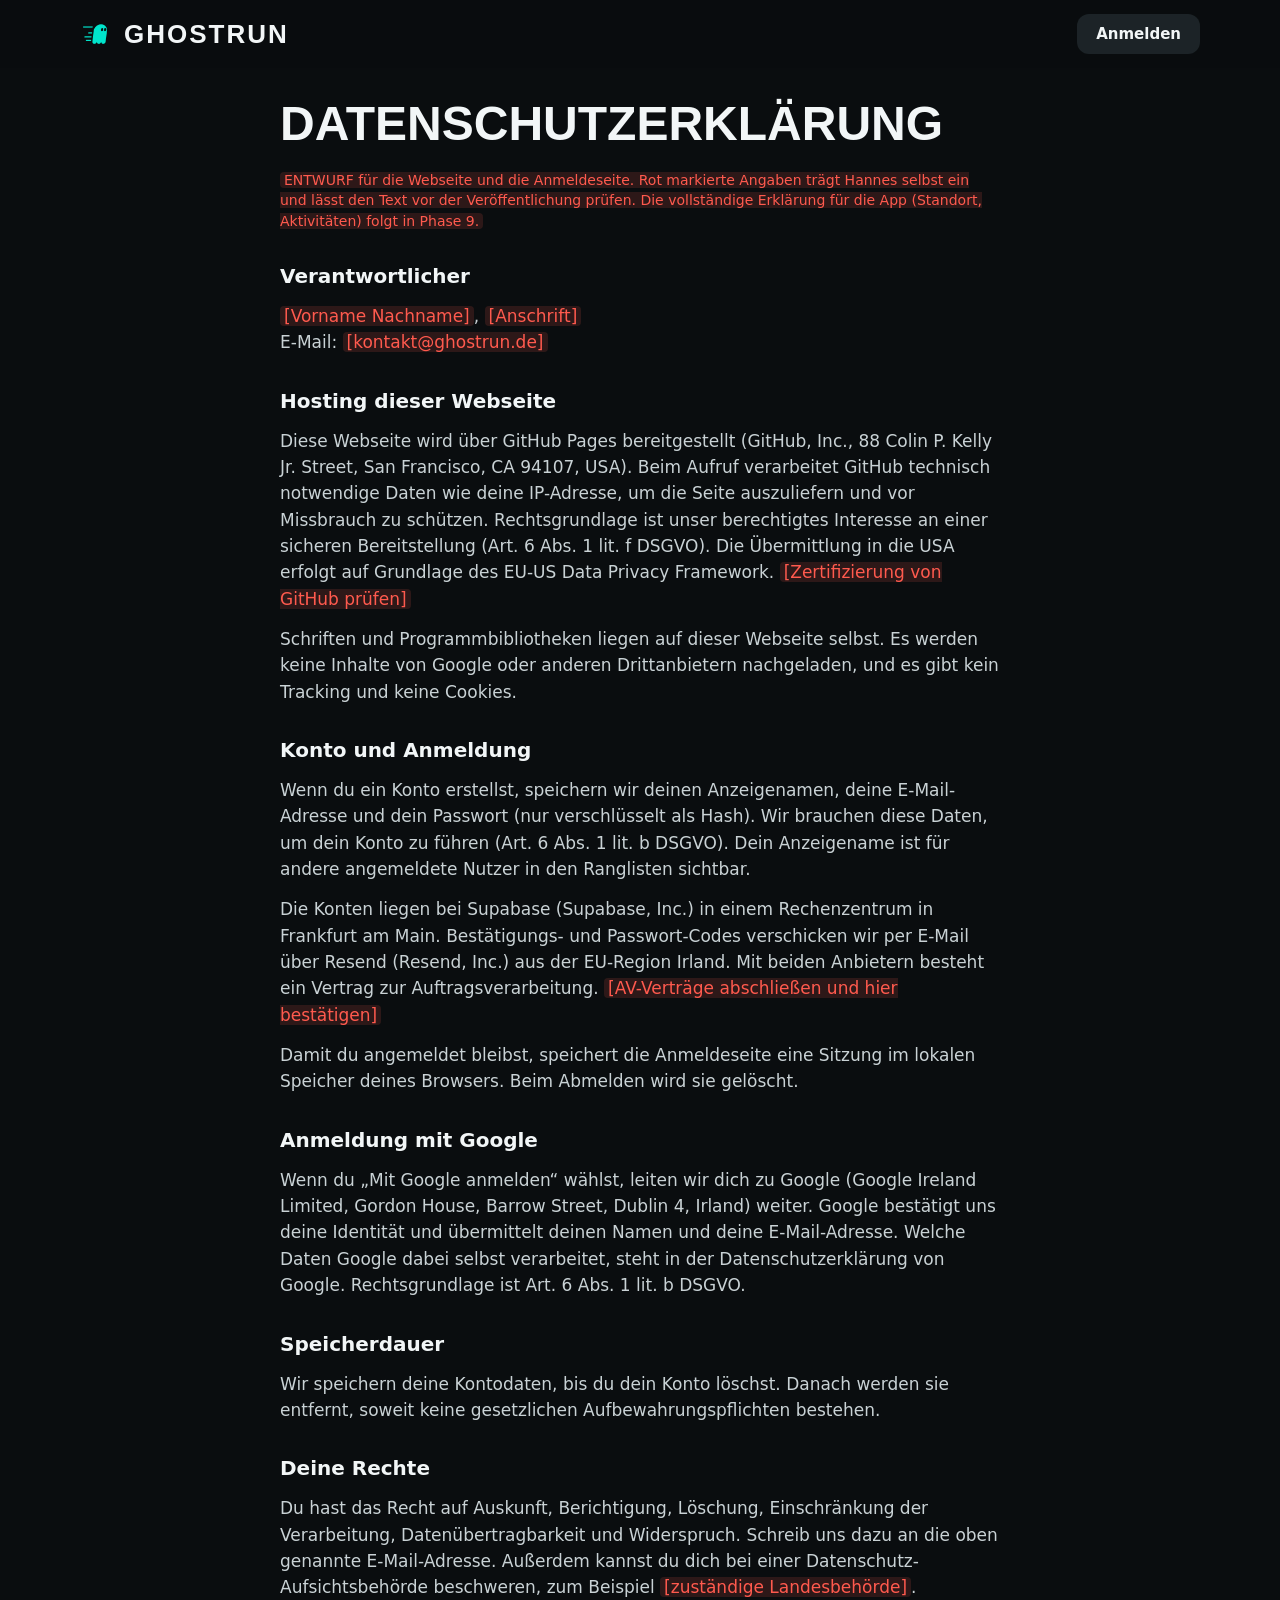
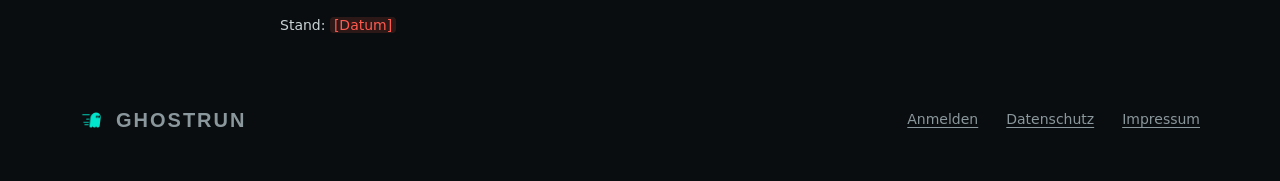
==== datenschutz/index.html @ 3892ccf3 "Webseite ghostrun.de: Startseite, Anmelden mit Google und E-Mail-Code - Startseite im App-Design mit" ====
<!doctype html>
<html lang="de">
<head>
  <meta charset="utf-8">
  <meta name="viewport" content="width=device-width, initial-scale=1">
  <title>Ghostrun Datenschutz</title>
  <meta name="theme-color" content="#0A0D0F">
  <link rel="icon" href="/assets/icon.png">
  <link rel="stylesheet" href="/assets/style.css">
</head>
<body>
  <header class="site-header">
    <div class="in">
      <a class="brand" href="/"><img src="/assets/ghost.png" alt=""><span>GHOSTRUN</span></a>
      <nav class="nav" aria-label="Hauptnavigation"><a class="btn secondary" href="/login/">Anmelden</a></nav>
    </div>
  </header>
  <main class="legal">
      <h1>Datenschutzerklärung</h1>
      <p class="small"><span class="placeholder">ENTWURF für die Webseite und die Anmeldeseite. Rot markierte Angaben trägt Hannes selbst ein und lässt den Text vor der Veröffentlichung prüfen. Die vollständige Erklärung für die App (Standort, Aktivitäten) folgt in Phase 9.</span></p>

      <h2>Verantwortlicher</h2>
      <p>
        <span class="placeholder">[Vorname Nachname]</span>, <span class="placeholder">[Anschrift]</span><br>
        E-Mail: <span class="placeholder">[kontakt@ghostrun.de]</span>
      </p>

      <h2>Hosting dieser Webseite</h2>
      <p>Diese Webseite wird über GitHub Pages bereitgestellt (GitHub, Inc., 88 Colin P. Kelly Jr. Street, San Francisco, CA 94107, USA). Beim Aufruf verarbeitet GitHub technisch notwendige Daten wie deine IP-Adresse, um die Seite auszuliefern und vor Missbrauch zu schützen. Rechtsgrundlage ist unser berechtigtes Interesse an einer sicheren Bereitstellung (Art. 6 Abs. 1 lit. f DSGVO). Die Übermittlung in die USA erfolgt auf Grundlage des EU-US Data Privacy Framework. <span class="placeholder">[Zertifizierung von GitHub prüfen]</span></p>
      <p>Schriften und Programmbibliotheken liegen auf dieser Webseite selbst. Es werden keine Inhalte von Google oder anderen Drittanbietern nachgeladen, und es gibt kein Tracking und keine Cookies.</p>

      <h2>Konto und Anmeldung</h2>
      <p>Wenn du ein Konto erstellst, speichern wir deinen Anzeigenamen, deine E-Mail-Adresse und dein Passwort (nur verschlüsselt als Hash). Wir brauchen diese Daten, um dein Konto zu führen (Art. 6 Abs. 1 lit. b DSGVO). Dein Anzeigename ist für andere angemeldete Nutzer in den Ranglisten sichtbar.</p>
      <p>Die Konten liegen bei Supabase (Supabase, Inc.) in einem Rechenzentrum in Frankfurt am Main. Bestätigungs- und Passwort-Codes verschicken wir per E-Mail über Resend (Resend, Inc.) aus der EU-Region Irland. Mit beiden Anbietern besteht ein Vertrag zur Auftragsverarbeitung. <span class="placeholder">[AV-Verträge abschließen und hier bestätigen]</span></p>
      <p>Damit du angemeldet bleibst, speichert die Anmeldeseite eine Sitzung im lokalen Speicher deines Browsers. Beim Abmelden wird sie gelöscht.</p>

      <h2>Anmeldung mit Google</h2>
      <p>Wenn du „Mit Google anmelden“ wählst, leiten wir dich zu Google (Google Ireland Limited, Gordon House, Barrow Street, Dublin 4, Irland) weiter. Google bestätigt uns deine Identität und übermittelt deinen Namen und deine E-Mail-Adresse. Welche Daten Google dabei selbst verarbeitet, steht in der Datenschutzerklärung von Google. Rechtsgrundlage ist Art. 6 Abs. 1 lit. b DSGVO.</p>

      <h2>Speicherdauer</h2>
      <p>Wir speichern deine Kontodaten, bis du dein Konto löschst. Danach werden sie entfernt, soweit keine gesetzlichen Aufbewahrungspflichten bestehen.</p>

      <h2>Deine Rechte</h2>
      <p>Du hast das Recht auf Auskunft, Berichtigung, Löschung, Einschränkung der Verarbeitung, Datenübertragbarkeit und Widerspruch. Schreib uns dazu an die oben genannte E-Mail-Adresse. Außerdem kannst du dich bei einer Datenschutz-Aufsichtsbehörde beschweren, zum Beispiel <span class="placeholder">[zuständige Landesbehörde]</span>.</p>

      <p class="small muted">Stand: <span class="placeholder">[Datum]</span></p>
    </main>
  <footer class="site-footer">
    <a class="brand" href="/"><img src="/assets/ghost.png" alt=""><span>GHOSTRUN</span></a>
    <a href="/login/">Anmelden</a>
    <a href="/datenschutz/">Datenschutz</a>
    <a href="/impressum/">Impressum</a>
  </footer>
</body>
</html>
---- assets/style.css ----
/* Ghostrun website. Tokens match src/theme/tokens.ts and the approved design
   preview (design/vorschau.html). Dark-only by design, like the app.
   Fonts are self-hosted so visitors' IPs never go to Google. */
@font-face { font-family: "Barlow Condensed"; src: url("/assets/fonts/BarlowCondensed_600SemiBold.ttf") format("truetype"); font-weight: 600; font-display: swap; }
@font-face { font-family: "Barlow Condensed"; src: url("/assets/fonts/BarlowCondensed_700Bold.ttf") format("truetype"); font-weight: 700; font-display: swap; }
@font-face { font-family: "Barlow Condensed"; src: url("/assets/fonts/BarlowCondensed_800ExtraBold.ttf") format("truetype"); font-weight: 800; font-display: swap; }
@font-face { font-family: "Inter"; src: url("/assets/fonts/Inter_400Regular.ttf") format("truetype"); font-weight: 400; font-display: swap; }
@font-face { font-family: "Inter"; src: url("/assets/fonts/Inter_600SemiBold.ttf") format("truetype"); font-weight: 600; font-display: swap; }
@font-face { font-family: "Inter"; src: url("/assets/fonts/Inter_700Bold.ttf") format("truetype"); font-weight: 700; font-display: swap; }

:root {
  --ghost: #00E5CC;
  --behind: #FF5A4E;
  --bg: #0A0D0F;
  --s1: #13181B;
  --s2: #1C2327;
  --text: #F2F6F7;
  --text2: #8A979C;
  --map: #0E1215;
  --street: #1A2024;
  --ghost-a12: rgba(0, 229, 204, .12);
  --ghost-a50: rgba(0, 229, 204, .5);
  --num: "Barlow Condensed", "Arial Narrow", sans-serif;
  --body: "Inter", system-ui, -apple-system, "Segoe UI", sans-serif;
  color-scheme: dark;
}
* { box-sizing: border-box; }
html { scroll-behavior: smooth; }
html, body { margin: 0; background: var(--bg); color: var(--text); }
body { font: 400 17px/1.55 var(--body); padding-inline: 20px; }
img, svg { max-width: 100%; }
a { color: inherit; text-underline-offset: 3px; }
h1, h2, h3, p { margin: 0; }
h1, h2 { text-wrap: balance; }
.num { font-family: var(--num); font-variant-numeric: tabular-nums; }
.label { font: 600 13px/1.2 var(--num); letter-spacing: .12em; text-transform: uppercase; color: var(--text2); }
.muted { color: var(--text2); }
.small { font-size: 14px; line-height: 1.45; }
[hidden] { display: none !important; }
:focus-visible { outline: 2px solid var(--text); outline-offset: 3px; }

/* ---------- Header / footer ---------- */
.site-header {
  position: sticky; top: 0; z-index: 10; margin-inline: -20px; padding: 14px 20px;
  background: rgba(10, 13, 15, .86); backdrop-filter: blur(12px); -webkit-backdrop-filter: blur(12px);
}
.site-header .in { max-width: 1120px; margin: 0 auto; display: flex; align-items: center; gap: 24px; }
.brand { display: inline-flex; align-items: center; gap: 10px; text-decoration: none; }
.brand img { width: 34px; height: 34px; }
.brand span { font: 800 26px/1 var(--num); letter-spacing: 2px; }
.nav { margin-left: auto; display: flex; align-items: center; gap: 22px; font-size: 15px; }
.nav a { text-decoration: none; color: var(--text2); }
.nav a:hover { color: var(--text); }
.nav .btn { min-height: 40px; padding: 0 18px; width: auto; font-size: 15px; }
@media (max-width: 640px) { .nav a:not(.btn) { display: none; } }

.site-footer { max-width: 1120px; margin: 0 auto; padding: 40px 0 48px; display: flex; flex-wrap: wrap; gap: 12px 28px; align-items: center; color: var(--text2); font-size: 14px; }
.site-footer a { color: var(--text2); }
.site-footer a:hover { color: var(--text); }
.site-footer .brand { margin-right: auto; }
.site-footer .brand span { font-size: 20px; }
.site-footer .brand img { width: 26px; height: 26px; }

/* ---------- Buttons ---------- */
.btn {
  appearance: none; display: inline-flex; align-items: center; justify-content: center; gap: 10px;
  min-height: 52px; padding: 0 24px; border-radius: 12px; border: 1.5px solid transparent;
  font: 600 16px var(--body); text-decoration: none; cursor: pointer; width: 100%;
  transition: transform .15s, opacity .15s, background-color .15s;
}
.btn:active { transform: scale(.98); }
.btn[disabled] { opacity: .4; cursor: default; }
.btn.primary { background: var(--ghost); color: var(--bg); }
.btn.primary:hover { background: #2AF0DA; }
.btn.secondary { background: var(--s2); color: var(--text); }
.btn.secondary:hover { background: #242D32; }
.btn.google { background: #FFFFFF; color: #1F1F1F; border-color: #DADCE0; }
.btn.google:hover { background: #F2F2F2; }
.btn.google svg { width: 20px; height: 20px; flex: none; }
.link { appearance: none; background: none; border: 0; color: var(--text2); font: 600 15px var(--body); cursor: pointer; padding: 8px 0; align-self: center; text-decoration: none; }
.link:hover { color: var(--text); }

/* ---------- Landing ---------- */
.page { max-width: 1120px; margin: 0 auto; }
.hero { display: grid; grid-template-columns: 1.1fr .9fr; gap: 56px; align-items: center; padding: 56px 0 96px; }
.hero h1 { font: 800 clamp(56px, 8.5vw, 104px)/.88 var(--num); text-transform: uppercase; letter-spacing: -.005em; }
.hero h1 em { font-style: normal; color: var(--ghost); }
.hero .lead { font-size: 19px; color: var(--text2); max-width: 34ch; margin-top: 24px; }
.hero .ctas { display: flex; flex-wrap: wrap; gap: 12px; margin-top: 32px; }
.hero .ctas .btn { width: auto; }
.hero .soon { margin-top: 18px; font-size: 14px; color: var(--text2); }
.hero-visual { display: flex; justify-content: center; position: relative; }
@media (max-width: 880px) {
  .hero { grid-template-columns: 1fr; gap: 48px; padding-top: 32px; }
}

.section { padding: 72px 0; }
.section-head { display: flex; flex-direction: column; gap: 10px; max-width: 60ch; margin-bottom: 36px; }
.section-head h2 { font: 800 clamp(36px, 5vw, 56px)/.95 var(--num); text-transform: uppercase; }
.section-head p { color: var(--text2); }

.steps { display: grid; grid-template-columns: repeat(3, 1fr); gap: 20px; }
@media (max-width: 880px) { .steps { grid-template-columns: 1fr; } }
.step { background: var(--s1); border-radius: 20px; overflow: hidden; display: flex; flex-direction: column; min-width: 0; }
.step .visual { aspect-ratio: 4 / 3; background: var(--map); position: relative; overflow: hidden; }
.step .visual svg { position: absolute; inset: 0; width: 100%; height: 100%; }
.step .text { padding: 20px 22px 24px; display: flex; flex-direction: column; gap: 8px; }
.step .n { font: 800 15px/1 var(--num); color: var(--text2); letter-spacing: .12em; }
.step h3 { font: 600 21px/1.25 var(--body); }
.step p { color: var(--text2); font-size: 16px; }

.board { position: absolute; inset: 16px; display: flex; flex-direction: column; gap: 6px; justify-content: center; }
.board .row { display: grid; grid-template-columns: 28px 1fr auto; align-items: center; gap: 10px; padding: 10px 12px; border-radius: 10px; background: var(--s2); }
.board .row.pick { background: var(--ghost-a12); box-shadow: inset 0 0 0 1.5px var(--ghost); }
.board .rk { font: 800 20px/1 var(--num); color: var(--text2); }
.board .nm { font-size: 15px; font-weight: 600; }
.board .tm { font: 700 22px/1 var(--num); font-variant-numeric: tabular-nums; }

.gapcard { position: absolute; inset: 0; display: flex; flex-direction: column; justify-content: center; align-items: flex-start; padding: 0 26px; gap: 6px; }
.gapcard .big { font: 800 96px/.85 var(--num); color: var(--ghost); font-variant-numeric: tabular-nums; }
.gapcard .big small { font-size: 44px; }
.gapcard .word { font: 800 24px/1 var(--num); text-transform: uppercase; letter-spacing: .06em; color: var(--ghost); }
.gapcard .sub { font: 600 18px/1 var(--num); color: var(--text2); letter-spacing: .04em; }

.features { display: grid; grid-template-columns: repeat(2, 1fr); gap: 20px; }
@media (max-width: 760px) { .features { grid-template-columns: 1fr; } }
.feature { background: var(--s1); border-radius: 20px; padding: 26px; display: flex; flex-direction: column; gap: 10px; min-width: 0; }
.feature h3 { font: 600 21px/1.25 var(--body); }
.feature p { color: var(--text2); font-size: 16px; }
.feature .quote { margin-top: 6px; padding: 14px 16px; border-radius: 12px; background: var(--s2); font-size: 15px; display: flex; gap: 12px; align-items: center; }
.feature .quote svg { flex: none; width: 22px; height: 22px; color: var(--ghost); }
.feature .split { display: flex; gap: 8px; margin-top: 6px; flex-wrap: wrap; }
.feature .split span { font: 700 15px/1 var(--num); letter-spacing: .1em; text-transform: uppercase; padding: 9px 12px; border-radius: 8px; background: var(--s2); }

.cta-band { margin: 24px 0 40px; border-radius: 24px; background: var(--s1); padding: 48px 32px; display: flex; flex-wrap: wrap; gap: 24px; align-items: center; justify-content: space-between; }
.cta-band h2 { font: 800 clamp(34px, 5vw, 52px)/.95 var(--num); text-transform: uppercase; max-width: 16ch; }
.cta-band .btn { width: auto; }

/* ---------- Phone mockup (race screen, as in the design preview) ---------- */
.phone {
  width: 100%; max-width: 330px; aspect-ratio: 330 / 690; background: var(--bg); border-radius: 44px;
  border: 9px solid #1A1F22; box-shadow: 0 0 0 1px #2A3236, 0 40px 80px rgba(0,0,0,.55), 0 0 120px rgba(0,229,204,.08);
  overflow: hidden; display: flex; flex-direction: column;
}
.phone .status { height: 38px; flex: none; display: flex; align-items: center; justify-content: space-between; padding: 0 24px; font: 600 14px/1 var(--num); }
.phone .map { position: relative; flex: 1 1 auto; min-height: 0; background: var(--map); }
.phone .map svg { position: absolute; inset: 0; width: 100%; height: 100%; }
.phone .seg { position: absolute; right: 12px; top: 12px; display: inline-flex; background: rgba(19,24,27,.92); border-radius: 999px; padding: 3px; border: 1px solid var(--s2); }
.phone .seg span { font: 700 13px/1 var(--num); letter-spacing: .1em; padding: 7px 12px; border-radius: 999px; color: var(--text2); }
.phone .seg span.on { background: var(--s2); color: var(--text); }
.phone .sheet { flex: none; padding: 16px 18px 22px; display: flex; flex-direction: column; gap: 12px; }
.phone .gap-row { display: flex; align-items: baseline; justify-content: space-between; }
.phone .gap { font: 800 88px/.82 var(--num); color: var(--ghost); font-variant-numeric: tabular-nums; letter-spacing: -.01em; }
.phone .gap small { font-size: 42px; font-weight: 700; margin-left: 2px; }
.phone .gap-txt { display: flex; flex-direction: column; align-items: flex-end; gap: 3px; }
.phone .gap-txt b { font: 700 22px/1 var(--num); text-transform: uppercase; letter-spacing: .06em; color: var(--ghost); }
.phone .gap-txt span { font: 600 18px/1 var(--num); color: var(--text2); font-variant-numeric: tabular-nums; }
.phone .prog { position: relative; height: 22px; }
.phone .prog .track { position: absolute; left: 0; right: 0; top: 10px; height: 3px; border-radius: 2px; background: var(--s2); }
.phone .prog .fill { position: absolute; left: 0; top: 10px; height: 3px; border-radius: 2px; background: var(--text); }
.phone .prog .m { position: absolute; top: 4px; width: 14px; height: 14px; margin-left: -7px; border-radius: 50%; }
.phone .prog .me { background: var(--text); box-shadow: 0 0 0 3px var(--bg); }
.phone .prog .gh { background: var(--ghost-a50); border: 2px solid var(--ghost); box-shadow: 0 0 10px var(--ghost-a50); }
.phone .stats { display: grid; grid-template-columns: repeat(3, 1fr); gap: 6px; }
.phone .stats div { display: flex; flex-direction: column; gap: 3px; }
.phone .stats .label { font-size: 11px; }
.phone .stats .v { font: 700 30px/1 var(--num); font-variant-numeric: tabular-nums; }

@keyframes ring { 0% { r: 24; opacity: .6; } 75%, 100% { r: 46; opacity: 0; } }
.pulse { animation: ring 1.6s ease-out infinite; }
@keyframes glide { from { transform: translate(0, 0); } to { transform: translate(8px, -6px); } }
.ghost-dot { animation: glide 2.4s ease-in-out infinite alternate; }
@media (prefers-reduced-motion: reduce) { .pulse, .ghost-dot { animation: none; } html { scroll-behavior: auto; } }

/* ---------- Auth pages (like the app's auth screens) ---------- */
.auth { max-width: 440px; margin: 0 auto; padding: 32px 0 24px; display: flex; flex-direction: column; gap: 28px; }
.stack { display: flex; flex-direction: column; gap: 16px; }
.auth h1 { font: 700 30px/1.2 var(--body); }
.divider { display: flex; align-items: center; gap: 14px; color: var(--text2); font-size: 14px; }
.divider::before, .divider::after { content: ""; flex: 1; height: 1px; background: var(--s2); }
.tabs { display: grid; grid-template-columns: 1fr 1fr; background: var(--s1); border-radius: 12px; padding: 4px; gap: 4px; }
.tabs button { appearance: none; border: 0; background: none; color: var(--text2); font: 600 15px var(--body); min-height: 42px; border-radius: 9px; cursor: pointer; }
.tabs button[aria-selected="true"] { background: var(--s2); color: var(--text); }
.field { display: flex; flex-direction: column; gap: 6px; }
.field input {
  min-height: 52px; padding: 0 16px; border-radius: 12px; border: 1.5px solid var(--s1);
  background: var(--s1); color: var(--text); font: 400 16px var(--body); outline: none; width: 100%;
}
.field input:focus { border-color: var(--s2); }
.error { color: var(--behind); font-size: 14px; }
.error:empty { display: none; }
.info { color: var(--text2); font-size: 14px; }
.info:empty { display: none; }
.code { display: grid; grid-template-columns: repeat(6, 1fr); gap: 8px; }
.code input {
  min-height: 66px; min-width: 0; text-align: center; border-radius: 12px; border: 1.5px solid var(--s1);
  background: var(--s1); color: var(--text); font: 700 38px var(--num); font-variant-numeric: tabular-nums; outline: none;
}
.code input:focus { border-color: var(--ghost); }
.card { background: var(--s1); border-radius: 16px; padding: 20px; display: flex; flex-direction: column; gap: 4px; }
.card strong { font-size: 21px; }

/* ---------- Legal pages ---------- */
.legal { max-width: 720px; margin: 0 auto; padding: 32px 0; display: flex; flex-direction: column; gap: 14px; }
.legal h1 { font: 800 48px/1 var(--num); text-transform: uppercase; margin-bottom: 8px; }
.legal h2 { font: 600 20px/1.3 var(--body); margin-top: 18px; }
.legal p { color: #C9D2D5; }
.placeholder { background: rgba(255, 90, 78, .14); color: var(--behind); padding: 0 4px; border-radius: 4px; }
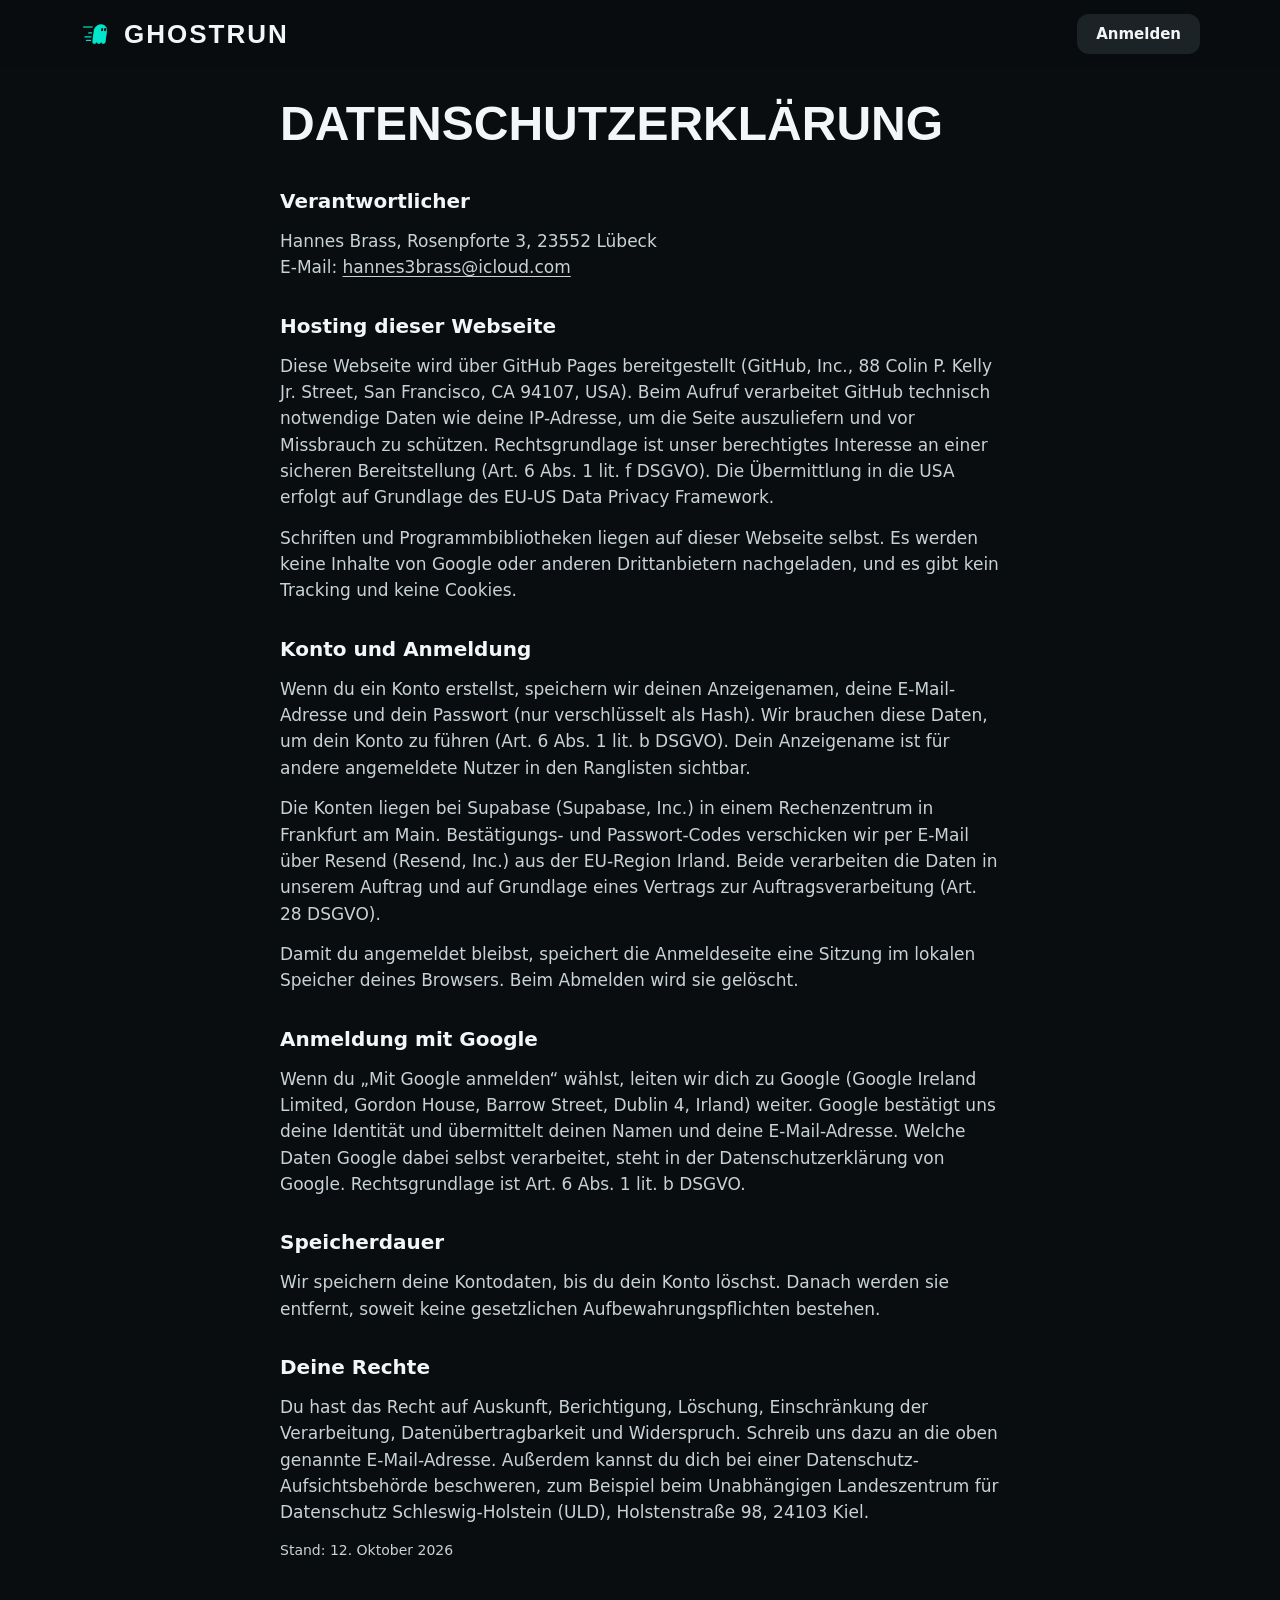
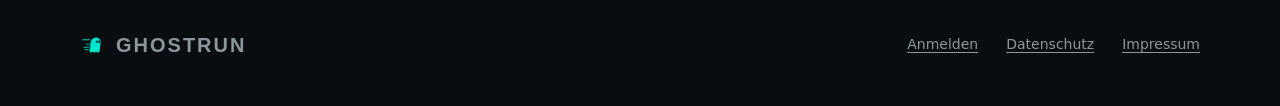
==== commit 3075b7cc: "Impressum und Datenschutz mit Angaben von Hannes ausgefüllt Co-Authored-By: Claude Opus 5.5 <noreply" ====
--- a/datenschutz/index.html
+++ b/datenschutz/index.html
@@ -17,21 +17,20 @@
   </header>
   <main class="legal">
       <h1>Datenschutzerklärung</h1>
-      <p class="small"><span class="placeholder">ENTWURF für die Webseite und die Anmeldeseite. Rot markierte Angaben trägt Hannes selbst ein und lässt den Text vor der Veröffentlichung prüfen. Die vollständige Erklärung für die App (Standort, Aktivitäten) folgt in Phase 9.</span></p>
 
       <h2>Verantwortlicher</h2>
       <p>
-        <span class="placeholder">[Vorname Nachname]</span>, <span class="placeholder">[Anschrift]</span><br>
-        E-Mail: <span class="placeholder">[kontakt@ghostrun.de]</span>
+        Hannes Brass, Rosenpforte 3, 23552 Lübeck<br>
+        E-Mail: <a href="mailto:hannes3brass@icloud.com">hannes3brass@icloud.com</a>
       </p>
 
       <h2>Hosting dieser Webseite</h2>
-      <p>Diese Webseite wird über GitHub Pages bereitgestellt (GitHub, Inc., 88 Colin P. Kelly Jr. Street, San Francisco, CA 94107, USA). Beim Aufruf verarbeitet GitHub technisch notwendige Daten wie deine IP-Adresse, um die Seite auszuliefern und vor Missbrauch zu schützen. Rechtsgrundlage ist unser berechtigtes Interesse an einer sicheren Bereitstellung (Art. 6 Abs. 1 lit. f DSGVO). Die Übermittlung in die USA erfolgt auf Grundlage des EU-US Data Privacy Framework. <span class="placeholder">[Zertifizierung von GitHub prüfen]</span></p>
+      <p>Diese Webseite wird über GitHub Pages bereitgestellt (GitHub, Inc., 88 Colin P. Kelly Jr. Street, San Francisco, CA 94107, USA). Beim Aufruf verarbeitet GitHub technisch notwendige Daten wie deine IP-Adresse, um die Seite auszuliefern und vor Missbrauch zu schützen. Rechtsgrundlage ist unser berechtigtes Interesse an einer sicheren Bereitstellung (Art. 6 Abs. 1 lit. f DSGVO). Die Übermittlung in die USA erfolgt auf Grundlage des EU-US Data Privacy Framework.</p>
       <p>Schriften und Programmbibliotheken liegen auf dieser Webseite selbst. Es werden keine Inhalte von Google oder anderen Drittanbietern nachgeladen, und es gibt kein Tracking und keine Cookies.</p>
 
       <h2>Konto und Anmeldung</h2>
       <p>Wenn du ein Konto erstellst, speichern wir deinen Anzeigenamen, deine E-Mail-Adresse und dein Passwort (nur verschlüsselt als Hash). Wir brauchen diese Daten, um dein Konto zu führen (Art. 6 Abs. 1 lit. b DSGVO). Dein Anzeigename ist für andere angemeldete Nutzer in den Ranglisten sichtbar.</p>
-      <p>Die Konten liegen bei Supabase (Supabase, Inc.) in einem Rechenzentrum in Frankfurt am Main. Bestätigungs- und Passwort-Codes verschicken wir per E-Mail über Resend (Resend, Inc.) aus der EU-Region Irland. Mit beiden Anbietern besteht ein Vertrag zur Auftragsverarbeitung. <span class="placeholder">[AV-Verträge abschließen und hier bestätigen]</span></p>
+      <p>Die Konten liegen bei Supabase (Supabase, Inc.) in einem Rechenzentrum in Frankfurt am Main. Bestätigungs- und Passwort-Codes verschicken wir per E-Mail über Resend (Resend, Inc.) aus der EU-Region Irland. Beide verarbeiten die Daten in unserem Auftrag und auf Grundlage eines Vertrags zur Auftragsverarbeitung (Art. 28 DSGVO).</p>
       <p>Damit du angemeldet bleibst, speichert die Anmeldeseite eine Sitzung im lokalen Speicher deines Browsers. Beim Abmelden wird sie gelöscht.</p>
 
       <h2>Anmeldung mit Google</h2>
@@ -41,9 +40,9 @@
       <p>Wir speichern deine Kontodaten, bis du dein Konto löschst. Danach werden sie entfernt, soweit keine gesetzlichen Aufbewahrungspflichten bestehen.</p>
 
       <h2>Deine Rechte</h2>
-      <p>Du hast das Recht auf Auskunft, Berichtigung, Löschung, Einschränkung der Verarbeitung, Datenübertragbarkeit und Widerspruch. Schreib uns dazu an die oben genannte E-Mail-Adresse. Außerdem kannst du dich bei einer Datenschutz-Aufsichtsbehörde beschweren, zum Beispiel <span class="placeholder">[zuständige Landesbehörde]</span>.</p>
+      <p>Du hast das Recht auf Auskunft, Berichtigung, Löschung, Einschränkung der Verarbeitung, Datenübertragbarkeit und Widerspruch. Schreib uns dazu an die oben genannte E-Mail-Adresse. Außerdem kannst du dich bei einer Datenschutz-Aufsichtsbehörde beschweren, zum Beispiel beim Unabhängigen Landeszentrum für Datenschutz Schleswig-Holstein (ULD), Holstenstraße 98, 24103 Kiel.</p>
 
-      <p class="small muted">Stand: <span class="placeholder">[Datum]</span></p>
+      <p class="small muted">Stand: 12. Oktober 2026</p>
     </main>
   <footer class="site-footer">
     <a class="brand" href="/"><img src="/assets/ghost.png" alt=""><span>GHOSTRUN</span></a>
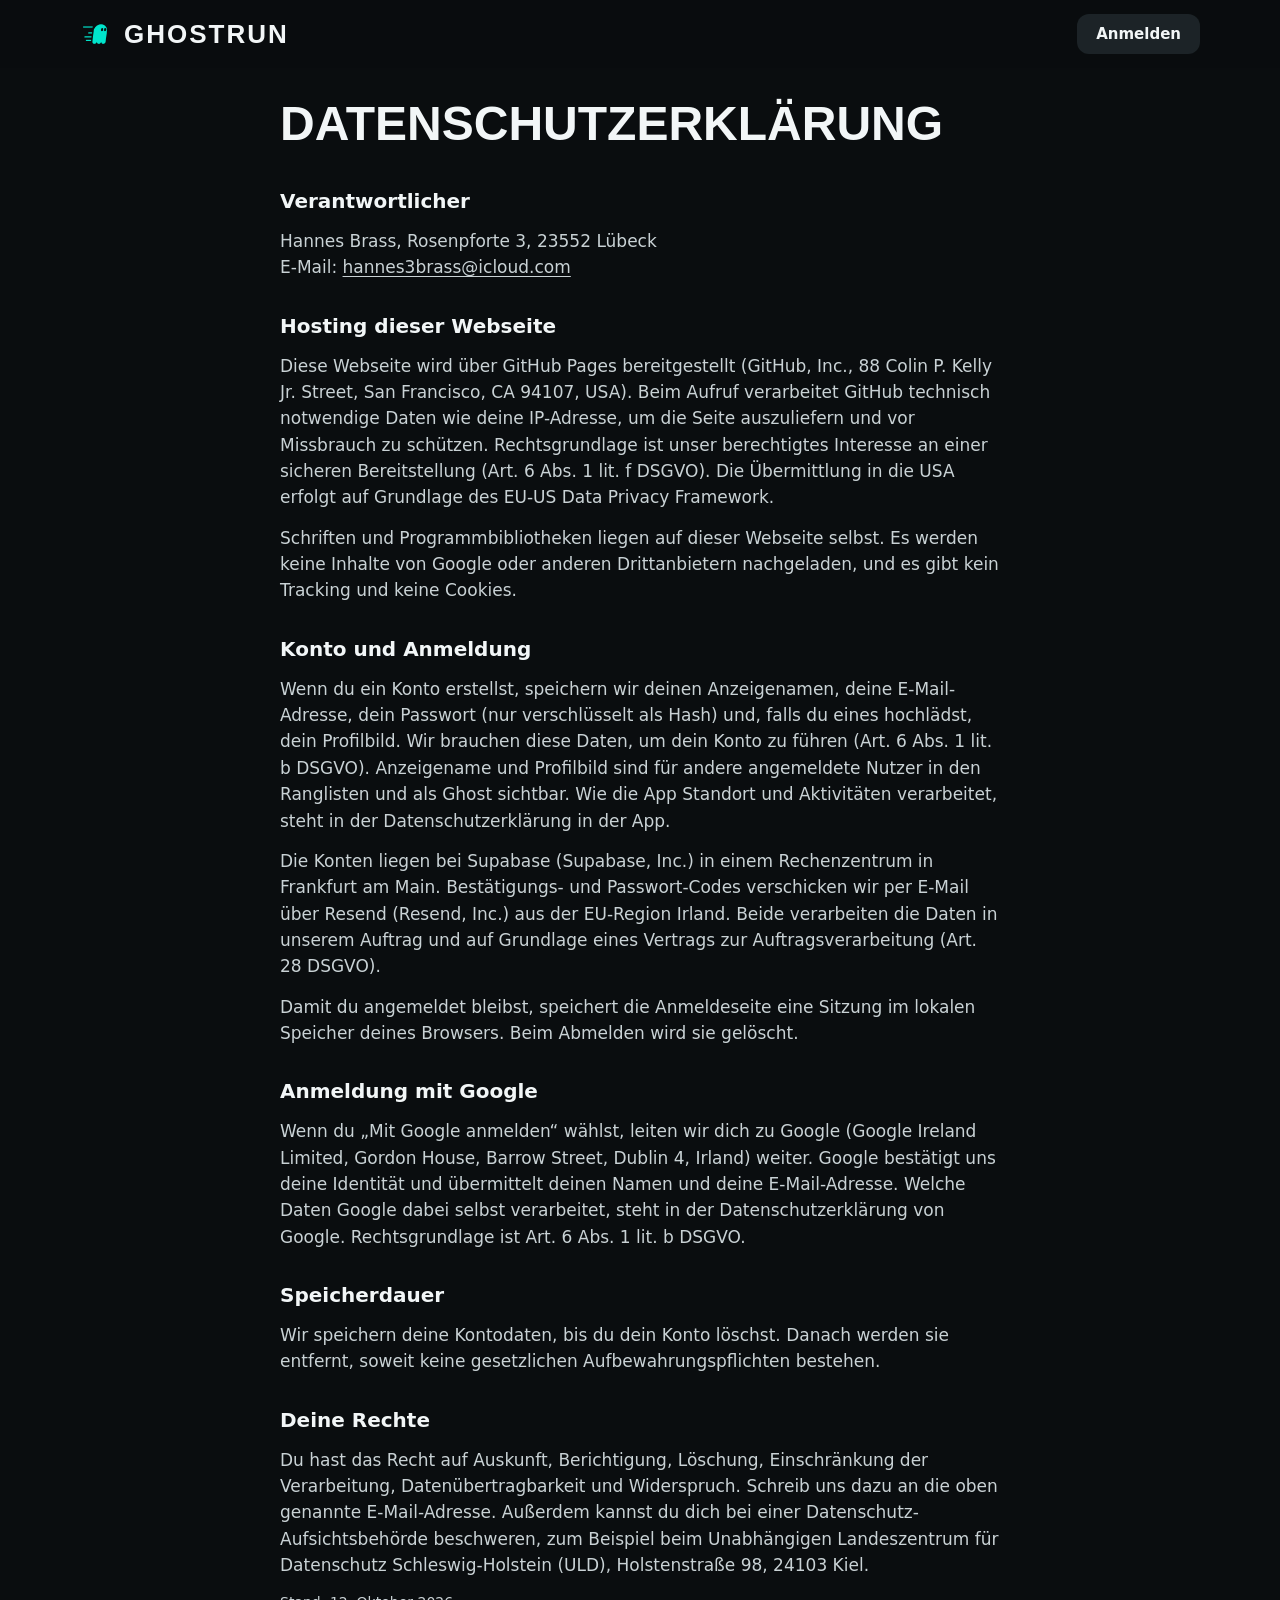
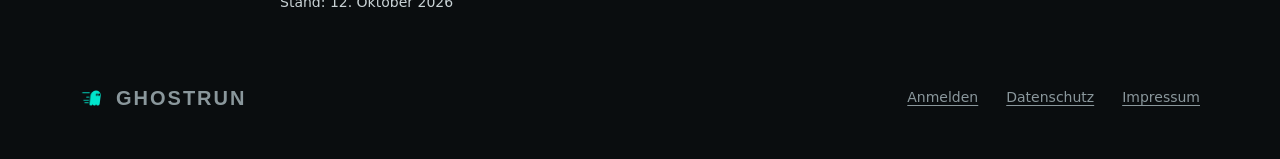
==== commit 467a43d2: "STAND aktualisiert, Datenschutz der Webseite um Profilbilder ergänzt Co-Authored-By: Claude Opus 5.5" ====
--- a/datenschutz/index.html
+++ b/datenschutz/index.html
@@ -29,7 +29,7 @@
       <p>Schriften und Programmbibliotheken liegen auf dieser Webseite selbst. Es werden keine Inhalte von Google oder anderen Drittanbietern nachgeladen, und es gibt kein Tracking und keine Cookies.</p>
 
       <h2>Konto und Anmeldung</h2>
-      <p>Wenn du ein Konto erstellst, speichern wir deinen Anzeigenamen, deine E-Mail-Adresse und dein Passwort (nur verschlüsselt als Hash). Wir brauchen diese Daten, um dein Konto zu führen (Art. 6 Abs. 1 lit. b DSGVO). Dein Anzeigename ist für andere angemeldete Nutzer in den Ranglisten sichtbar.</p>
+      <p>Wenn du ein Konto erstellst, speichern wir deinen Anzeigenamen, deine E-Mail-Adresse, dein Passwort (nur verschlüsselt als Hash) und, falls du eines hochlädst, dein Profilbild. Wir brauchen diese Daten, um dein Konto zu führen (Art. 6 Abs. 1 lit. b DSGVO). Anzeigename und Profilbild sind für andere angemeldete Nutzer in den Ranglisten und als Ghost sichtbar. Wie die App Standort und Aktivitäten verarbeitet, steht in der Datenschutzerklärung in der App.</p>
       <p>Die Konten liegen bei Supabase (Supabase, Inc.) in einem Rechenzentrum in Frankfurt am Main. Bestätigungs- und Passwort-Codes verschicken wir per E-Mail über Resend (Resend, Inc.) aus der EU-Region Irland. Beide verarbeiten die Daten in unserem Auftrag und auf Grundlage eines Vertrags zur Auftragsverarbeitung (Art. 28 DSGVO).</p>
       <p>Damit du angemeldet bleibst, speichert die Anmeldeseite eine Sitzung im lokalen Speicher deines Browsers. Beim Abmelden wird sie gelöscht.</p>
 
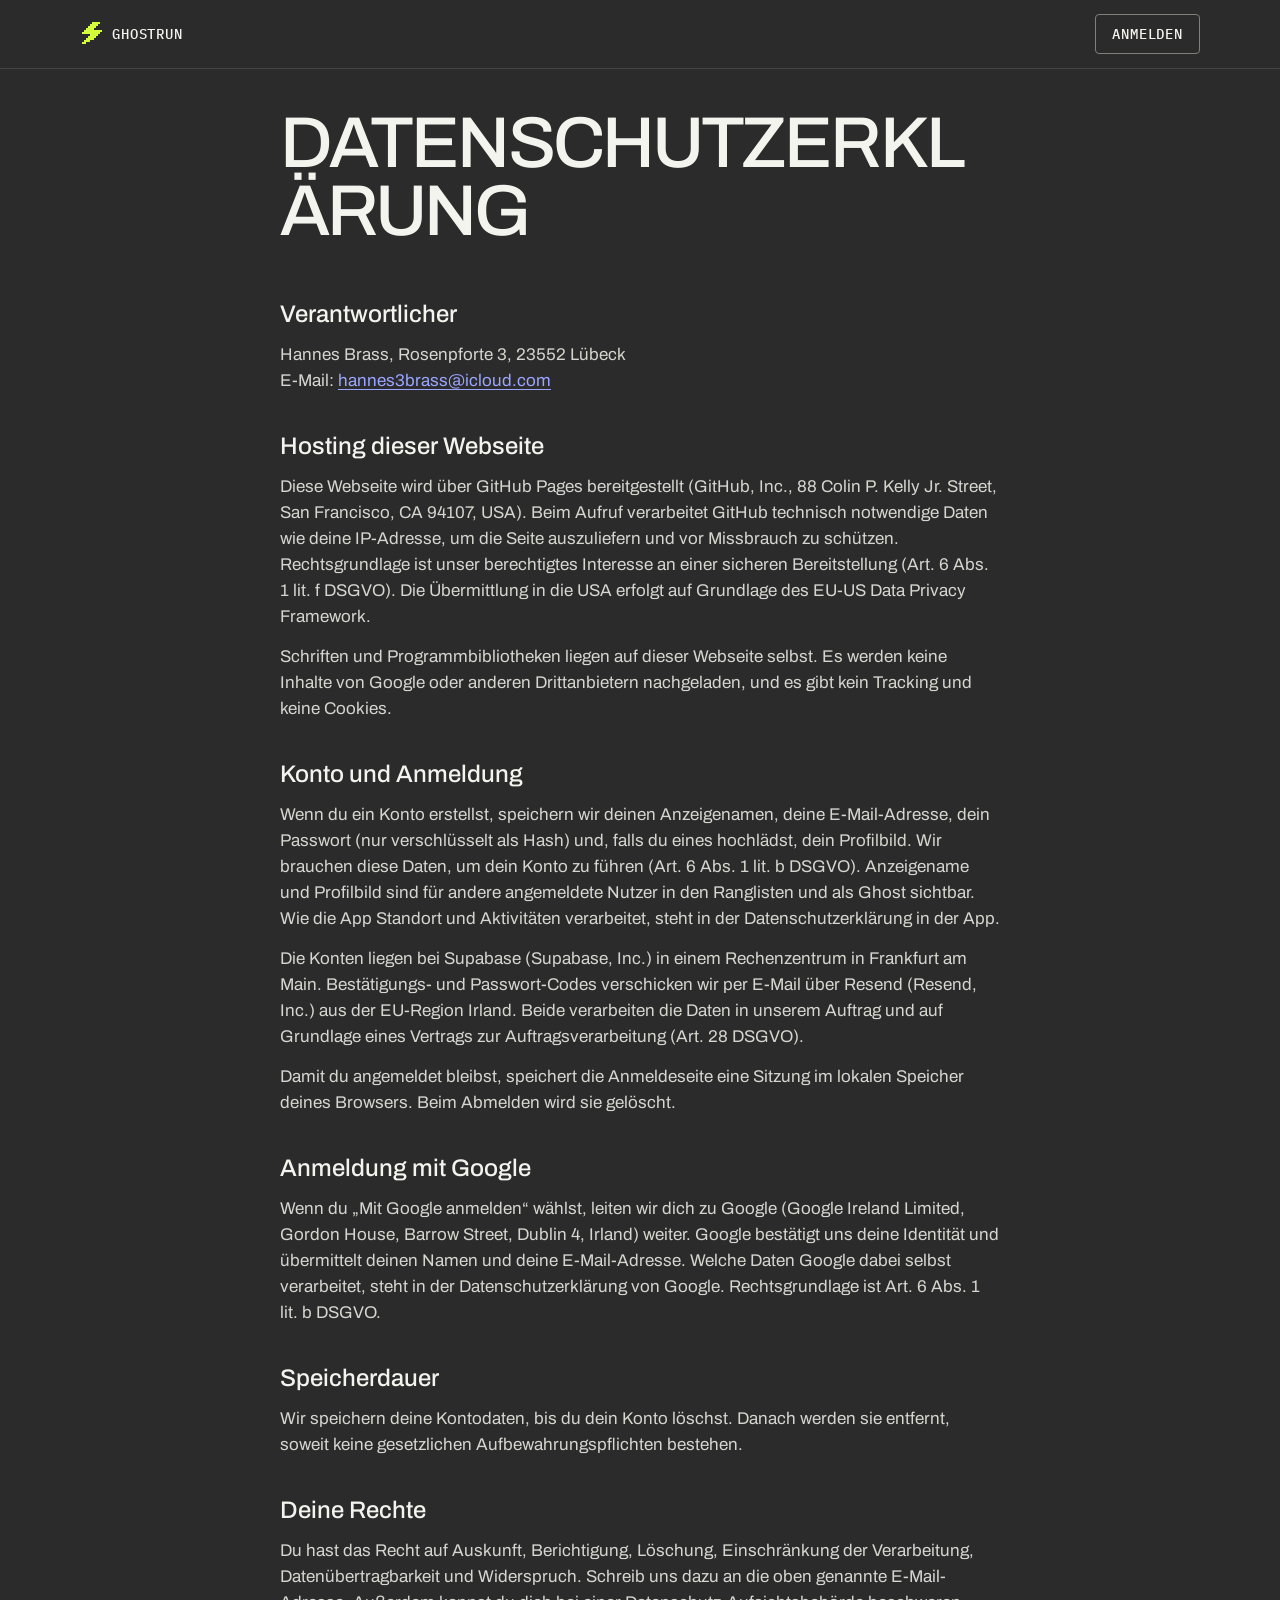
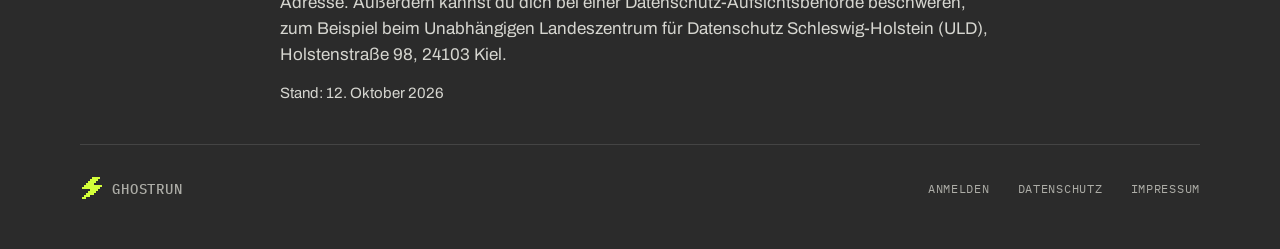
==== commit 23e1753c: "Website: Pixelsprint redesign (fonts, pixel icons, landing, auth, legal, account) Co-Authored-By: Cl" ====
--- a/datenschutz/index.html
+++ b/datenschutz/index.html
@@ -4,14 +4,14 @@
   <meta charset="utf-8">
   <meta name="viewport" content="width=device-width, initial-scale=1">
   <title>Ghostrun Datenschutz</title>
-  <meta name="theme-color" content="#0A0D0F">
+  <meta name="theme-color" content="#2b2b2b">
   <link rel="icon" href="/assets/icon.png">
   <link rel="stylesheet" href="/assets/style.css">
 </head>
 <body>
   <header class="site-header">
     <div class="in">
-      <a class="brand" href="/"><img src="/assets/ghost.png" alt=""><span>GHOSTRUN</span></a>
+      <a class="brand" href="/"><svg class="px" viewBox="0 0 12 12" aria-hidden="true"><path d="M6 0h4v1h-4zM5 1h4v1h-4zM4 2h4v1h-4zM3 3h4v1h-4zM2 4h9v1h-9zM1 5h9v1h-9zM5 6h4v1h-4zM4 7h4v1h-4zM3 8h4v1h-4zM2 9h3v1h-3zM1 10h2v1h-2z"/></svg><span>GHOSTRUN</span></a>
       <nav class="nav" aria-label="Hauptnavigation"><a class="btn secondary" href="/login/">Anmelden</a></nav>
     </div>
   </header>
@@ -45,7 +45,7 @@
       <p class="small muted">Stand: 12. Oktober 2026</p>
     </main>
   <footer class="site-footer">
-    <a class="brand" href="/"><img src="/assets/ghost.png" alt=""><span>GHOSTRUN</span></a>
+    <a class="brand" href="/"><svg class="px" viewBox="0 0 12 12" aria-hidden="true"><path d="M6 0h4v1h-4zM5 1h4v1h-4zM4 2h4v1h-4zM3 3h4v1h-4zM2 4h9v1h-9zM1 5h9v1h-9zM5 6h4v1h-4zM4 7h4v1h-4zM3 8h4v1h-4zM2 9h3v1h-3zM1 10h2v1h-2z"/></svg><span>GHOSTRUN</span></a>
     <a href="/login/">Anmelden</a>
     <a href="/datenschutz/">Datenschutz</a>
     <a href="/impressum/">Impressum</a>
--- a/assets/style.css
+++ b/assets/style.css
@@ -1,208 +1,276 @@
-/* Ghostrun website. Tokens match src/theme/tokens.ts and the approved design
-   preview (design/vorschau.html). Dark-only by design, like the app.
+/* Ghostrun website in the "Pixelsprint" design system, like the app
+   (src/theme/tokens.ts, CLAUDE.md section 11). Dark only.
    Fonts are self-hosted so visitors' IPs never go to Google. */
-@font-face { font-family: "Barlow Condensed"; src: url("/assets/fonts/BarlowCondensed_600SemiBold.ttf") format("truetype"); font-weight: 600; font-display: swap; }
-@font-face { font-family: "Barlow Condensed"; src: url("/assets/fonts/BarlowCondensed_700Bold.ttf") format("truetype"); font-weight: 700; font-display: swap; }
-@font-face { font-family: "Barlow Condensed"; src: url("/assets/fonts/BarlowCondensed_800ExtraBold.ttf") format("truetype"); font-weight: 800; font-display: swap; }
-@font-face { font-family: "Inter"; src: url("/assets/fonts/Inter_400Regular.ttf") format("truetype"); font-weight: 400; font-display: swap; }
-@font-face { font-family: "Inter"; src: url("/assets/fonts/Inter_600SemiBold.ttf") format("truetype"); font-weight: 600; font-display: swap; }
-@font-face { font-family: "Inter"; src: url("/assets/fonts/Inter_700Bold.ttf") format("truetype"); font-weight: 700; font-display: swap; }
+@font-face { font-family: "Archivo"; src: url("/assets/fonts/Archivo_400Regular.ttf") format("truetype"); font-weight: 400; font-display: swap; }
+@font-face { font-family: "Archivo"; src: url("/assets/fonts/Archivo_500Medium.ttf") format("truetype"); font-weight: 500; font-display: swap; }
+@font-face { font-family: "Archivo"; src: url("/assets/fonts/Archivo_600SemiBold.ttf") format("truetype"); font-weight: 600; font-display: swap; }
+@font-face { font-family: "Archivo"; src: url("/assets/fonts/Archivo_800ExtraBold_Italic.ttf") format("truetype"); font-weight: 800; font-style: italic; font-display: swap; }
+@font-face { font-family: "IBM Plex Mono"; src: url("/assets/fonts/IBMPlexMono_400Regular.ttf") format("truetype"); font-weight: 400; font-display: swap; }
+@font-face { font-family: "IBM Plex Mono"; src: url("/assets/fonts/IBMPlexMono_500Medium.ttf") format("truetype"); font-weight: 500; font-display: swap; }
+@font-face { font-family: "Silkscreen"; src: url("/assets/fonts/Silkscreen_400Regular.ttf") format("truetype"); font-weight: 400; font-display: swap; }
 
 :root {
-  --ghost: #00E5CC;
-  --behind: #FF5A4E;
-  --bg: #0A0D0F;
-  --s1: #13181B;
-  --s2: #1C2327;
-  --text: #F2F6F7;
-  --text2: #8A979C;
-  --map: #0E1215;
-  --street: #1A2024;
-  --ghost-a12: rgba(0, 229, 204, .12);
-  --ghost-a50: rgba(0, 229, 204, .5);
-  --num: "Barlow Condensed", "Arial Narrow", sans-serif;
-  --body: "Inter", system-ui, -apple-system, "Segoe UI", sans-serif;
+  --ground: #2b2b2b;
+  --raised: #363636;
+  --sunken: #212121;
+  --line: #444444;
+  --line-strong: #80807a;
+  --ink: #f4f4ef;
+  --ink-muted: #adada7;
+  --lime: #d4ff3a;
+  --on-lime: #1b1b1b;
+  --lime-ink: #d4ff3a;
+  --periwinkle: #8494ff;
+  --periwinkle-ink: #9aa6ff;
+  --heat: #ff7a45;
+  --heat-ink: #ff8c5a;
+  --focus: #d4ff3a;
+  --ghost: var(--periwinkle);
+  --sans: "Archivo", "Helvetica Neue", Arial, sans-serif;
+  --mono: "IBM Plex Mono", ui-monospace, Menlo, monospace;
+  --pixel: "Silkscreen", "IBM Plex Mono", monospace;
+  --steps: steps(3);
   color-scheme: dark;
 }
 * { box-sizing: border-box; }
 html { scroll-behavior: smooth; }
-html, body { margin: 0; background: var(--bg); color: var(--text); }
-body { font: 400 17px/1.55 var(--body); padding-inline: 20px; }
+html, body { margin: 0; background: var(--ground); color: var(--ink); }
+body { font: 400 17px/26px var(--sans); padding-inline: 24px; -webkit-font-smoothing: antialiased; }
 img, svg { max-width: 100%; }
 a { color: inherit; text-underline-offset: 3px; }
 h1, h2, h3, p { margin: 0; }
 h1, h2 { text-wrap: balance; }
-.num { font-family: var(--num); font-variant-numeric: tabular-nums; }
-.label { font: 600 13px/1.2 var(--num); letter-spacing: .12em; text-transform: uppercase; color: var(--text2); }
-.muted { color: var(--text2); }
-.small { font-size: 14px; line-height: 1.45; }
+.num { font-family: var(--pixel); }
+.label { font: 400 12px/16px var(--mono); letter-spacing: .06em; text-transform: uppercase; color: var(--ink-muted); }
+.meta { font: 400 16px/24px var(--mono); letter-spacing: .06em; text-transform: uppercase; color: var(--ink-muted); }
+.muted { color: var(--ink-muted); }
+.small { font-size: 15px; line-height: 22px; }
 [hidden] { display: none !important; }
-:focus-visible { outline: 2px solid var(--text); outline-offset: 3px; }
+:focus-visible { outline: 2px solid var(--focus); outline-offset: 2px; }
+.px { width: 24px; height: 24px; fill: currentColor; flex: none; shape-rendering: crispEdges; }
+.px.s12 { width: 12px; height: 12px; }
+.px.s36 { width: 36px; height: 36px; }
+.px.s48 { width: 48px; height: 48px; }
 
 /* ---------- Header / footer ---------- */
 .site-header {
-  position: sticky; top: 0; z-index: 10; margin-inline: -20px; padding: 14px 20px;
-  background: rgba(10, 13, 15, .86); backdrop-filter: blur(12px); -webkit-backdrop-filter: blur(12px);
+  position: sticky; top: 0; z-index: 10; margin-inline: -24px; padding: 14px 24px;
+  background: var(--ground); border-bottom: 1px solid var(--line);
 }
 .site-header .in { max-width: 1120px; margin: 0 auto; display: flex; align-items: center; gap: 24px; }
-.brand { display: inline-flex; align-items: center; gap: 10px; text-decoration: none; }
-.brand img { width: 34px; height: 34px; }
-.brand span { font: 800 26px/1 var(--num); letter-spacing: 2px; }
-.nav { margin-left: auto; display: flex; align-items: center; gap: 22px; font-size: 15px; }
-.nav a { text-decoration: none; color: var(--text2); }
-.nav a:hover { color: var(--text); }
-.nav .btn { min-height: 40px; padding: 0 18px; width: auto; font-size: 15px; }
+.brand { display: inline-flex; align-items: center; gap: 8px; text-decoration: none; color: var(--ink); }
+.brand .px { color: var(--lime); }
+.brand span { font: 500 14px/18px var(--mono); letter-spacing: .06em; }
+.nav { margin-left: auto; display: flex; align-items: center; gap: 24px; font: 500 14px/18px var(--mono); letter-spacing: .06em; text-transform: uppercase; }
+.nav a { text-decoration: none; color: var(--ink-muted); }
+.nav a:hover { color: var(--ink); }
+.nav .btn { min-height: 40px; padding: 0 16px; width: auto; }
 @media (max-width: 640px) { .nav a:not(.btn) { display: none; } }
 
-.site-footer { max-width: 1120px; margin: 0 auto; padding: 40px 0 48px; display: flex; flex-wrap: wrap; gap: 12px 28px; align-items: center; color: var(--text2); font-size: 14px; }
-.site-footer a { color: var(--text2); }
-.site-footer a:hover { color: var(--text); }
+.site-footer {
+  max-width: 1120px; margin: 0 auto; padding: 32px 0 48px; border-top: 1px solid var(--line);
+  display: flex; flex-wrap: wrap; gap: 12px 28px; align-items: center;
+  font: 400 12px/16px var(--mono); letter-spacing: .06em; text-transform: uppercase; color: var(--ink-muted);
+}
+.site-footer a { color: var(--ink-muted); text-decoration: none; }
+.site-footer a:hover { color: var(--ink); }
 .site-footer .brand { margin-right: auto; }
-.site-footer .brand span { font-size: 20px; }
-.site-footer .brand img { width: 26px; height: 26px; }
-
-/* ---------- Buttons ---------- */
+
+/* ---------- Buttons: lifted with a hard pixel shadow, drop back when pressed ---------- */
 .btn {
-  appearance: none; display: inline-flex; align-items: center; justify-content: center; gap: 10px;
-  min-height: 52px; padding: 0 24px; border-radius: 12px; border: 1.5px solid transparent;
-  font: 600 16px var(--body); text-decoration: none; cursor: pointer; width: 100%;
-  transition: transform .15s, opacity .15s, background-color .15s;
-}
-.btn:active { transform: scale(.98); }
-.btn[disabled] { opacity: .4; cursor: default; }
-.btn.primary { background: var(--ghost); color: var(--bg); }
-.btn.primary:hover { background: #2AF0DA; }
-.btn.secondary { background: var(--s2); color: var(--text); }
-.btn.secondary:hover { background: #242D32; }
-.btn.google { background: #FFFFFF; color: #1F1F1F; border-color: #DADCE0; }
+  appearance: none; display: inline-flex; align-items: center; justify-content: center; gap: 8px;
+  min-height: 52px; padding: 0 24px; border-radius: 4px; border: 1px solid transparent;
+  font: 500 14px/18px var(--mono); letter-spacing: .06em; text-transform: uppercase;
+  text-decoration: none; cursor: pointer; width: 100%;
+  transition: transform 120ms var(--steps), box-shadow 120ms var(--steps);
+}
+.btn .px { width: 12px; height: 12px; }
+.btn[disabled] { opacity: .4; cursor: default; transform: none; box-shadow: none; }
+.btn.primary { background: var(--ink); color: var(--ground); }
+.btn.lime { background: var(--lime); color: var(--on-lime); }
+.btn.primary:hover, .btn.lime:hover { transform: translate(-2px, -2px); box-shadow: 4px 4px 0 0 var(--lime); }
+.btn.lime:hover { box-shadow: 4px 4px 0 0 var(--ink); }
+.btn.primary:active, .btn.lime:active { transform: none; box-shadow: none; }
+.btn.secondary { background: transparent; color: var(--ink); border-color: var(--line-strong); }
+.btn.secondary:hover { border-color: var(--ink); }
+.btn.google { background: #FFFFFF; color: #1F1F1F; border-color: #DADCE0; font: 500 16px var(--sans); letter-spacing: 0; text-transform: none; }
 .btn.google:hover { background: #F2F2F2; }
 .btn.google svg { width: 20px; height: 20px; flex: none; }
-.link { appearance: none; background: none; border: 0; color: var(--text2); font: 600 15px var(--body); cursor: pointer; padding: 8px 0; align-self: center; text-decoration: none; }
-.link:hover { color: var(--text); }
+.link {
+  appearance: none; background: none; border: 0; color: var(--ink-muted); cursor: pointer; padding: 12px 0; align-self: center; text-decoration: none;
+  font: 500 14px/18px var(--mono); letter-spacing: .06em; text-transform: uppercase;
+}
+.link:hover { color: var(--ink); }
 
 /* ---------- Landing ---------- */
 .page { max-width: 1120px; margin: 0 auto; }
-.hero { display: grid; grid-template-columns: 1.1fr .9fr; gap: 56px; align-items: center; padding: 56px 0 96px; }
-.hero h1 { font: 800 clamp(56px, 8.5vw, 104px)/.88 var(--num); text-transform: uppercase; letter-spacing: -.005em; }
-.hero h1 em { font-style: normal; color: var(--ghost); }
-.hero .lead { font-size: 19px; color: var(--text2); max-width: 34ch; margin-top: 24px; }
-.hero .ctas { display: flex; flex-wrap: wrap; gap: 12px; margin-top: 32px; }
+.hero { display: grid; grid-template-columns: 1.15fr .85fr; gap: 56px; align-items: center; padding: 64px 0 96px; }
+.swarm { display: flex; gap: 8px; color: var(--lime); margin-bottom: 24px; }
+.swarm .gap { width: 24px; }
+.hero h1 { font: 500 clamp(56px, 9vw, 112px)/.92 var(--sans); letter-spacing: -.045em; text-transform: uppercase; }
+.hero .lead { margin-top: 24px; max-width: 40ch; }
+.hero .ctas { display: flex; flex-wrap: wrap; gap: 16px; margin-top: 32px; }
 .hero .ctas .btn { width: auto; }
-.hero .soon { margin-top: 18px; font-size: 14px; color: var(--text2); }
+.hero .soon { margin-top: 20px; }
 .hero-visual { display: flex; justify-content: center; position: relative; }
-@media (max-width: 880px) {
-  .hero { grid-template-columns: 1fr; gap: 48px; padding-top: 32px; }
-}
-
-.section { padding: 72px 0; }
-.section-head { display: flex; flex-direction: column; gap: 10px; max-width: 60ch; margin-bottom: 36px; }
-.section-head h2 { font: 800 clamp(36px, 5vw, 56px)/.95 var(--num); text-transform: uppercase; }
-.section-head p { color: var(--text2); }
-
-.steps { display: grid; grid-template-columns: repeat(3, 1fr); gap: 20px; }
+@media (max-width: 880px) { .hero { grid-template-columns: 1fr; gap: 48px; padding-top: 40px; } }
+
+.section { padding: 48px 0 72px; }
+.section-head { display: flex; flex-direction: column; gap: 12px; max-width: 60ch; margin-bottom: 32px; }
+.section-head h2 { font: 500 clamp(40px, 6vw, 72px)/.95 var(--sans); letter-spacing: -.04em; text-transform: uppercase; }
+
+/* Sticker: stepped corners plus loose pixels */
+.sticker { position: relative; display: inline-block; isolation: isolate; vertical-align: top; margin-left: 12px; }
+.sticker b {
+  display: inline-block; padding: 4px 12px; background: var(--lime); color: var(--on-lime);
+  font: 500 16px/24px var(--mono); letter-spacing: .06em; text-transform: uppercase;
+  clip-path: polygon(0 4px, 4px 4px, 4px 0, calc(100% - 4px) 0, calc(100% - 4px) 4px, 100% 4px, 100% calc(100% - 4px), calc(100% - 4px) calc(100% - 4px), calc(100% - 4px) 100%, 4px 100%, 4px calc(100% - 4px), 0 calc(100% - 4px));
+}
+.sticker::before, .sticker::after { content: ""; position: absolute; z-index: -1; background: var(--lime); }
+.sticker::before { top: -8px; right: 12px; width: 8px; height: 8px; box-shadow: 8px 0 0 0 var(--lime), 16px 16px 0 0 var(--lime); }
+.sticker::after { bottom: -8px; left: 40%; width: 16px; height: 8px; }
+/* Narrow screens: the sticker wraps under the headline; keep its loose pixels off the letters. */
+@media (max-width: 640px) { .sticker { display: table; margin: 24px 0 8px; } }
+
+.steps { display: grid; grid-template-columns: repeat(3, 1fr); gap: 24px; }
 @media (max-width: 880px) { .steps { grid-template-columns: 1fr; } }
-.step { background: var(--s1); border-radius: 20px; overflow: hidden; display: flex; flex-direction: column; min-width: 0; }
-.step .visual { aspect-ratio: 4 / 3; background: var(--map); position: relative; overflow: hidden; }
-.step .visual svg { position: absolute; inset: 0; width: 100%; height: 100%; }
-.step .text { padding: 20px 22px 24px; display: flex; flex-direction: column; gap: 8px; }
-.step .n { font: 800 15px/1 var(--num); color: var(--text2); letter-spacing: .12em; }
-.step h3 { font: 600 21px/1.25 var(--body); }
-.step p { color: var(--text2); font-size: 16px; }
-
-.board { position: absolute; inset: 16px; display: flex; flex-direction: column; gap: 6px; justify-content: center; }
-.board .row { display: grid; grid-template-columns: 28px 1fr auto; align-items: center; gap: 10px; padding: 10px 12px; border-radius: 10px; background: var(--s2); }
-.board .row.pick { background: var(--ghost-a12); box-shadow: inset 0 0 0 1.5px var(--ghost); }
-.board .rk { font: 800 20px/1 var(--num); color: var(--text2); }
+.step { background: var(--raised); border-radius: 4px; overflow: hidden; display: flex; flex-direction: column; min-width: 0; }
+.step .visual { aspect-ratio: 4 / 3; background: var(--sunken); position: relative; overflow: hidden; }
+.step .visual svg.scene { position: absolute; inset: 0; width: 100%; height: 100%; }
+.step .text { padding: 20px 20px 24px; display: flex; flex-direction: column; gap: 8px; }
+.step .n { font: 400 16px/20px var(--pixel); color: var(--lime-ink); }
+.step h3 { font: 500 24px/28px var(--sans); letter-spacing: -.01em; }
+.step p { color: var(--ink-muted); font-size: 15px; line-height: 22px; }
+
+.board { position: absolute; inset: 16px; display: flex; flex-direction: column; justify-content: center; }
+.board .row { display: grid; grid-template-columns: 28px 1fr auto; align-items: center; gap: 12px; padding: 10px 8px; border: 1px solid transparent; border-bottom-color: var(--line); }
+.board .row.pick { border-color: var(--ghost); background: rgba(132, 148, 255, .12); }
+.board .rk { font: 400 16px/1 var(--pixel); color: var(--ink-muted); }
 .board .nm { font-size: 15px; font-weight: 600; }
-.board .tm { font: 700 22px/1 var(--num); font-variant-numeric: tabular-nums; }
-
-.gapcard { position: absolute; inset: 0; display: flex; flex-direction: column; justify-content: center; align-items: flex-start; padding: 0 26px; gap: 6px; }
-.gapcard .big { font: 800 96px/.85 var(--num); color: var(--ghost); font-variant-numeric: tabular-nums; }
-.gapcard .big small { font-size: 44px; }
-.gapcard .word { font: 800 24px/1 var(--num); text-transform: uppercase; letter-spacing: .06em; color: var(--ghost); }
-.gapcard .sub { font: 600 18px/1 var(--num); color: var(--text2); letter-spacing: .04em; }
-
-.features { display: grid; grid-template-columns: repeat(2, 1fr); gap: 20px; }
+.board .tm { font: 400 20px/1 var(--pixel); }
+
+.gapcard { position: absolute; inset: 0; display: flex; flex-direction: column; justify-content: center; align-items: flex-start; padding: 0 24px; gap: 8px; }
+.gapcard .big { font: 400 72px/72px var(--pixel); color: var(--lime-ink); }
+.gapcard .big small { font-size: 40px; }
+.gapcard .word { display: inline-flex; align-items: center; gap: 4px; font: 500 14px/18px var(--mono); text-transform: uppercase; letter-spacing: .06em; color: var(--lime-ink); }
+.gapcard .sub { font: 400 12px/16px var(--mono); letter-spacing: .06em; text-transform: uppercase; color: var(--ink-muted); }
+
+.features { display: grid; grid-template-columns: repeat(2, 1fr); gap: 24px; }
 @media (max-width: 760px) { .features { grid-template-columns: 1fr; } }
-.feature { background: var(--s1); border-radius: 20px; padding: 26px; display: flex; flex-direction: column; gap: 10px; min-width: 0; }
-.feature h3 { font: 600 21px/1.25 var(--body); }
-.feature p { color: var(--text2); font-size: 16px; }
-.feature .quote { margin-top: 6px; padding: 14px 16px; border-radius: 12px; background: var(--s2); font-size: 15px; display: flex; gap: 12px; align-items: center; }
-.feature .quote svg { flex: none; width: 22px; height: 22px; color: var(--ghost); }
-.feature .split { display: flex; gap: 8px; margin-top: 6px; flex-wrap: wrap; }
-.feature .split span { font: 700 15px/1 var(--num); letter-spacing: .1em; text-transform: uppercase; padding: 9px 12px; border-radius: 8px; background: var(--s2); }
-
-.cta-band { margin: 24px 0 40px; border-radius: 24px; background: var(--s1); padding: 48px 32px; display: flex; flex-wrap: wrap; gap: 24px; align-items: center; justify-content: space-between; }
-.cta-band h2 { font: 800 clamp(34px, 5vw, 52px)/.95 var(--num); text-transform: uppercase; max-width: 16ch; }
+.feature { background: var(--raised); border-radius: 4px; padding: 24px; display: flex; flex-direction: column; gap: 12px; min-width: 0; }
+.feature > .px { color: var(--ink-muted); }
+.feature h3 { font: 500 24px/28px var(--sans); letter-spacing: -.01em; }
+.feature p { color: var(--ink-muted); font-size: 15px; line-height: 22px; }
+.feature .quote { margin-top: 4px; padding: 12px 16px; border-radius: 2px; background: var(--sunken); font-size: 15px; line-height: 22px; }
+.feature .split { display: flex; gap: 8px; margin-top: 4px; flex-wrap: wrap; }
+.feature .split span { font: 400 12px/16px var(--pixel); letter-spacing: .04em; text-transform: uppercase; height: 24px; display: inline-flex; align-items: center; padding: 0 8px; background: var(--sunken); box-shadow: inset 0 0 0 1px var(--line-strong); }
+
+.cta-band { margin: 24px 0 0; border-top: 1px solid var(--line); padding: 56px 0; display: flex; flex-wrap: wrap; gap: 32px; align-items: center; justify-content: space-between; }
+.cta-band h2 { font: 500 clamp(40px, 6vw, 72px)/.95 var(--sans); letter-spacing: -.04em; text-transform: uppercase; max-width: 14ch; }
+.cta-band .sprint { display: block; font: italic 800 32px/32px var(--sans); letter-spacing: -.02em; text-transform: uppercase; color: var(--lime-ink); margin-bottom: 12px; }
 .cta-band .btn { width: auto; }
 
-/* ---------- Phone mockup (race screen, as in the design preview) ---------- */
+/* ---------- Phone mockup: the race screen as in the app ---------- */
 .phone {
-  width: 100%; max-width: 330px; aspect-ratio: 330 / 690; background: var(--bg); border-radius: 44px;
-  border: 9px solid #1A1F22; box-shadow: 0 0 0 1px #2A3236, 0 40px 80px rgba(0,0,0,.55), 0 0 120px rgba(0,229,204,.08);
+  width: 100%; max-width: 330px; aspect-ratio: 330 / 690; background: var(--ground); border-radius: 40px;
+  border: 8px solid var(--sunken); box-shadow: 0 0 0 1px var(--line), 12px 12px 0 0 var(--lime);
   overflow: hidden; display: flex; flex-direction: column;
 }
-.phone .status { height: 38px; flex: none; display: flex; align-items: center; justify-content: space-between; padding: 0 24px; font: 600 14px/1 var(--num); }
-.phone .map { position: relative; flex: 1 1 auto; min-height: 0; background: var(--map); }
+.phone .status { height: 36px; flex: none; display: flex; align-items: center; justify-content: space-between; padding: 0 24px; font: 500 12px/1 var(--mono); }
+.phone .bar { flex: none; padding: 4px 16px 10px; font: 500 12px/16px var(--mono); letter-spacing: .06em; text-transform: uppercase; border-bottom: 1px solid var(--line); }
+.phone .map { position: relative; flex: 1 1 auto; min-height: 0; background: var(--sunken); }
 .phone .map svg { position: absolute; inset: 0; width: 100%; height: 100%; }
-.phone .seg { position: absolute; right: 12px; top: 12px; display: inline-flex; background: rgba(19,24,27,.92); border-radius: 999px; padding: 3px; border: 1px solid var(--s2); }
-.phone .seg span { font: 700 13px/1 var(--num); letter-spacing: .1em; padding: 7px 12px; border-radius: 999px; color: var(--text2); }
-.phone .seg span.on { background: var(--s2); color: var(--text); }
-.phone .sheet { flex: none; padding: 16px 18px 22px; display: flex; flex-direction: column; gap: 12px; }
-.phone .gap-row { display: flex; align-items: baseline; justify-content: space-between; }
-.phone .gap { font: 800 88px/.82 var(--num); color: var(--ghost); font-variant-numeric: tabular-nums; letter-spacing: -.01em; }
-.phone .gap small { font-size: 42px; font-weight: 700; margin-left: 2px; }
-.phone .gap-txt { display: flex; flex-direction: column; align-items: flex-end; gap: 3px; }
-.phone .gap-txt b { font: 700 22px/1 var(--num); text-transform: uppercase; letter-spacing: .06em; color: var(--ghost); }
-.phone .gap-txt span { font: 600 18px/1 var(--num); color: var(--text2); font-variant-numeric: tabular-nums; }
-.phone .prog { position: relative; height: 22px; }
-.phone .prog .track { position: absolute; left: 0; right: 0; top: 10px; height: 3px; border-radius: 2px; background: var(--s2); }
-.phone .prog .fill { position: absolute; left: 0; top: 10px; height: 3px; border-radius: 2px; background: var(--text); }
-.phone .prog .m { position: absolute; top: 4px; width: 14px; height: 14px; margin-left: -7px; border-radius: 50%; }
-.phone .prog .me { background: var(--text); box-shadow: 0 0 0 3px var(--bg); }
-.phone .prog .gh { background: var(--ghost-a50); border: 2px solid var(--ghost); box-shadow: 0 0 10px var(--ghost-a50); }
-.phone .stats { display: grid; grid-template-columns: repeat(3, 1fr); gap: 6px; }
-.phone .stats div { display: flex; flex-direction: column; gap: 3px; }
-.phone .stats .label { font-size: 11px; }
-.phone .stats .v { font: 700 30px/1 var(--num); font-variant-numeric: tabular-nums; }
-
-@keyframes ring { 0% { r: 24; opacity: .6; } 75%, 100% { r: 46; opacity: 0; } }
-.pulse { animation: ring 1.6s ease-out infinite; }
+.phone .seg { position: absolute; right: 12px; top: 12px; display: inline-flex; background: var(--sunken); border-radius: 4px; padding: 3px; gap: 3px; border: 1px solid var(--line); }
+.phone .seg span { font: 500 11px/1 var(--mono); letter-spacing: .06em; padding: 7px 10px; border-radius: 2px; color: var(--ink-muted); }
+.phone .seg span.on { background: var(--ink); color: var(--ground); }
+.phone .sheet { flex: none; padding: 16px 16px 20px; display: flex; flex-direction: column; gap: 10px; border-top: 1px solid var(--line); }
+.phone .gap-row { display: flex; align-items: flex-end; justify-content: space-between; }
+.phone .gap { font: 400 60px/60px var(--pixel); color: var(--lime-ink); }
+.phone .gap small { font-size: 32px; }
+.phone .gap-txt { display: flex; flex-direction: column; align-items: flex-end; gap: 4px; padding-bottom: 6px; }
+.phone .gap-txt b { display: inline-flex; align-items: center; gap: 4px; font: 500 12px/16px var(--mono); text-transform: uppercase; letter-spacing: .06em; color: var(--lime-ink); }
+.phone .gap-txt span { font: 400 14px/1 var(--pixel); color: var(--ink-muted); }
+.prog { display: flex; flex-direction: column; gap: 4px; }
+.prog .lbl { font: 400 10px/12px var(--mono); letter-spacing: .06em; text-transform: uppercase; color: var(--ink-muted); }
+.prog .segs { display: grid; grid-template-columns: repeat(24, 1fr); gap: 2px; }
+.prog .segs i { height: 8px; background: var(--sunken); }
+.prog .segs i.on { background: var(--lime); }
+.prog.ghost .segs i.on { background: var(--periwinkle); }
+.phone .stats { display: grid; grid-template-columns: repeat(3, 1fr); gap: 6px; margin-top: 2px; }
+.phone .stats div { display: flex; flex-direction: column; gap: 4px; }
+.phone .stats .label { font-size: 10px; line-height: 12px; }
+.phone .stats .v { font: 400 20px/24px var(--pixel); }
+
+@keyframes ring { 0% { r: 24; opacity: .7; } 66%, 100% { r: 44; opacity: 0; } }
+.pulse { animation: ring 1.6s steps(4) infinite; }
 @keyframes glide { from { transform: translate(0, 0); } to { transform: translate(8px, -6px); } }
-.ghost-dot { animation: glide 2.4s ease-in-out infinite alternate; }
-@media (prefers-reduced-motion: reduce) { .pulse, .ghost-dot { animation: none; } html { scroll-behavior: auto; } }
+.ghost-dot { animation: glide 2.4s steps(6) infinite alternate; }
+@media (prefers-reduced-motion: reduce) { .pulse, .ghost-dot { animation: none; } html { scroll-behavior: auto; } .btn { transition: none; } }
 
 /* ---------- Auth pages (like the app's auth screens) ---------- */
-.auth { max-width: 440px; margin: 0 auto; padding: 32px 0 24px; display: flex; flex-direction: column; gap: 28px; }
+.auth { max-width: 440px; margin: 0 auto; padding: 40px 0 32px; display: flex; flex-direction: column; gap: 28px; }
 .stack { display: flex; flex-direction: column; gap: 16px; }
-.auth h1 { font: 700 30px/1.2 var(--body); }
-.divider { display: flex; align-items: center; gap: 14px; color: var(--text2); font-size: 14px; }
-.divider::before, .divider::after { content: ""; flex: 1; height: 1px; background: var(--s2); }
-.tabs { display: grid; grid-template-columns: 1fr 1fr; background: var(--s1); border-radius: 12px; padding: 4px; gap: 4px; }
-.tabs button { appearance: none; border: 0; background: none; color: var(--text2); font: 600 15px var(--body); min-height: 42px; border-radius: 9px; cursor: pointer; }
-.tabs button[aria-selected="true"] { background: var(--s2); color: var(--text); }
+.auth h1 { font: 500 40px/40px var(--sans); letter-spacing: -.03em; text-transform: uppercase; }
+.auth h1 + .muted { font: 400 16px/24px var(--mono); letter-spacing: .06em; text-transform: uppercase; }
+.divider { display: flex; align-items: center; gap: 14px; color: var(--ink-muted); font: 400 12px/16px var(--mono); letter-spacing: .06em; text-transform: uppercase; }
+.divider::before, .divider::after { content: ""; flex: 1; height: 1px; background: var(--line); }
+.tabs { display: grid; grid-template-columns: 1fr 1fr; background: var(--sunken); border-radius: 4px; padding: 4px; gap: 4px; }
+.tabs button {
+  appearance: none; border: 0; background: none; color: var(--ink-muted); min-height: 44px; border-radius: 2px; cursor: pointer;
+  font: 500 14px/18px var(--mono); letter-spacing: .06em; text-transform: uppercase;
+}
+.tabs button[aria-selected="true"] { background: var(--ink); color: var(--ground); }
 .field { display: flex; flex-direction: column; gap: 6px; }
 .field input {
-  min-height: 52px; padding: 0 16px; border-radius: 12px; border: 1.5px solid var(--s1);
-  background: var(--s1); color: var(--text); font: 400 16px var(--body); outline: none; width: 100%;
-}
-.field input:focus { border-color: var(--s2); }
-.error { color: var(--behind); font-size: 14px; }
+  min-height: 52px; padding: 0 16px; border-radius: 2px; border: 1px solid var(--line-strong);
+  background: var(--sunken); color: var(--ink); font: 400 17px var(--sans); outline: none; width: 100%;
+}
+.field input:focus { border-color: var(--focus); box-shadow: 0 0 0 1px var(--focus); }
+.error { color: var(--heat-ink); font-size: 15px; line-height: 22px; }
 .error:empty { display: none; }
-.info { color: var(--text2); font-size: 14px; }
+.info { color: var(--ink-muted); font-size: 15px; line-height: 22px; }
 .info:empty { display: none; }
 .code { display: grid; grid-template-columns: repeat(6, 1fr); gap: 8px; }
 .code input {
-  min-height: 66px; min-width: 0; text-align: center; border-radius: 12px; border: 1.5px solid var(--s1);
-  background: var(--s1); color: var(--text); font: 700 38px var(--num); font-variant-numeric: tabular-nums; outline: none;
-}
-.code input:focus { border-color: var(--ghost); }
-.card { background: var(--s1); border-radius: 16px; padding: 20px; display: flex; flex-direction: column; gap: 4px; }
-.card strong { font-size: 21px; }
+  min-height: 66px; min-width: 0; text-align: center; border-radius: 2px; border: 1px solid var(--line-strong);
+  background: var(--sunken); color: var(--ink); font: 400 36px var(--pixel); outline: none;
+}
+.code input:focus { border-color: var(--focus); box-shadow: 0 0 0 1px var(--focus); }
+.card { background: var(--raised); border-radius: 4px; padding: 20px; display: flex; flex-direction: column; gap: 4px; }
+.card strong { font-size: 24px; font-weight: 500; }
 
 /* ---------- Legal pages ---------- */
-.legal { max-width: 720px; margin: 0 auto; padding: 32px 0; display: flex; flex-direction: column; gap: 14px; }
-.legal h1 { font: 800 48px/1 var(--num); text-transform: uppercase; margin-bottom: 8px; }
-.legal h2 { font: 600 20px/1.3 var(--body); margin-top: 18px; }
-.legal p { color: #C9D2D5; }
-.placeholder { background: rgba(255, 90, 78, .14); color: var(--behind); padding: 0 4px; border-radius: 4px; }
+.legal { max-width: 720px; margin: 0 auto; padding: 40px 0; display: flex; flex-direction: column; gap: 14px; }
+.legal h1 { font: 500 clamp(40px, 7vw, 72px)/.95 var(--sans); letter-spacing: -.04em; text-transform: uppercase; margin-bottom: 16px; overflow-wrap: anywhere; hyphens: auto; }
+.legal h2 { font: 500 24px/28px var(--sans); margin-top: 24px; }
+.legal p, .legal li { color: #d6d6d0; }
+.legal a { color: var(--periwinkle-ink); }
+.placeholder { background: rgba(255, 122, 69, .16); color: var(--heat-ink); padding: 0 4px; border-radius: 2px; }
+
+/* ---------- Personal page (/du/) ---------- */
+.account { padding: 40px 0 72px; display: flex; flex-direction: column; gap: 40px; }
+.account-head { display: flex; flex-direction: column; gap: 12px; }
+.account-head h1 { font: 500 clamp(40px, 7vw, 72px)/.95 var(--sans); letter-spacing: -.04em; text-transform: uppercase; }
+.account-head #email { font: 400 16px/24px var(--mono); letter-spacing: .06em; }
+.stats { display: grid; grid-template-columns: repeat(4, 1fr); gap: 16px; }
+.stat { background: var(--raised); border-radius: 4px; padding: 16px; display: flex; flex-direction: column; gap: 8px; min-width: 0; }
+.stat .value { font: 400 40px/44px var(--pixel); }
+.stat .value small { font: 500 14px/18px var(--mono); letter-spacing: .06em; text-transform: uppercase; color: var(--ink-muted); margin-left: 6px; }
+.columns { display: grid; grid-template-columns: 1.4fr 1fr; gap: 24px; align-items: start; }
+.panel { background: var(--raised); border-radius: 4px; padding: 24px; display: flex; flex-direction: column; gap: 12px; min-width: 0; }
+.panel h2 { font: 400 12px/16px var(--mono); letter-spacing: .06em; text-transform: uppercase; color: var(--ink-muted); }
+.rows { display: flex; flex-direction: column; }
+.row { display: flex; justify-content: space-between; align-items: center; gap: 16px; padding: 12px 0; border-top: 1px solid var(--line); }
+.row:first-child { border-top: 0; }
+.row .main { display: flex; flex-direction: column; gap: 2px; min-width: 0; }
+.row .main strong { font-weight: 600; overflow: hidden; text-overflow: ellipsis; white-space: nowrap; }
+.row .figures { display: flex; gap: 16px; font: 400 18px/1 var(--pixel); white-space: nowrap; }
+.row .figures span small { font: 400 12px/16px var(--mono); text-transform: uppercase; color: var(--ink-muted); margin-left: 4px; }
+.empty-note { color: var(--ink-muted); font-size: 15px; }
+@media (max-width: 860px) {
+  .stats { grid-template-columns: 1fr 1fr; }
+  .columns { grid-template-columns: 1fr; }
+}
+@media (max-width: 480px) {
+  .row { flex-direction: column; align-items: flex-start; gap: 8px; }
+}
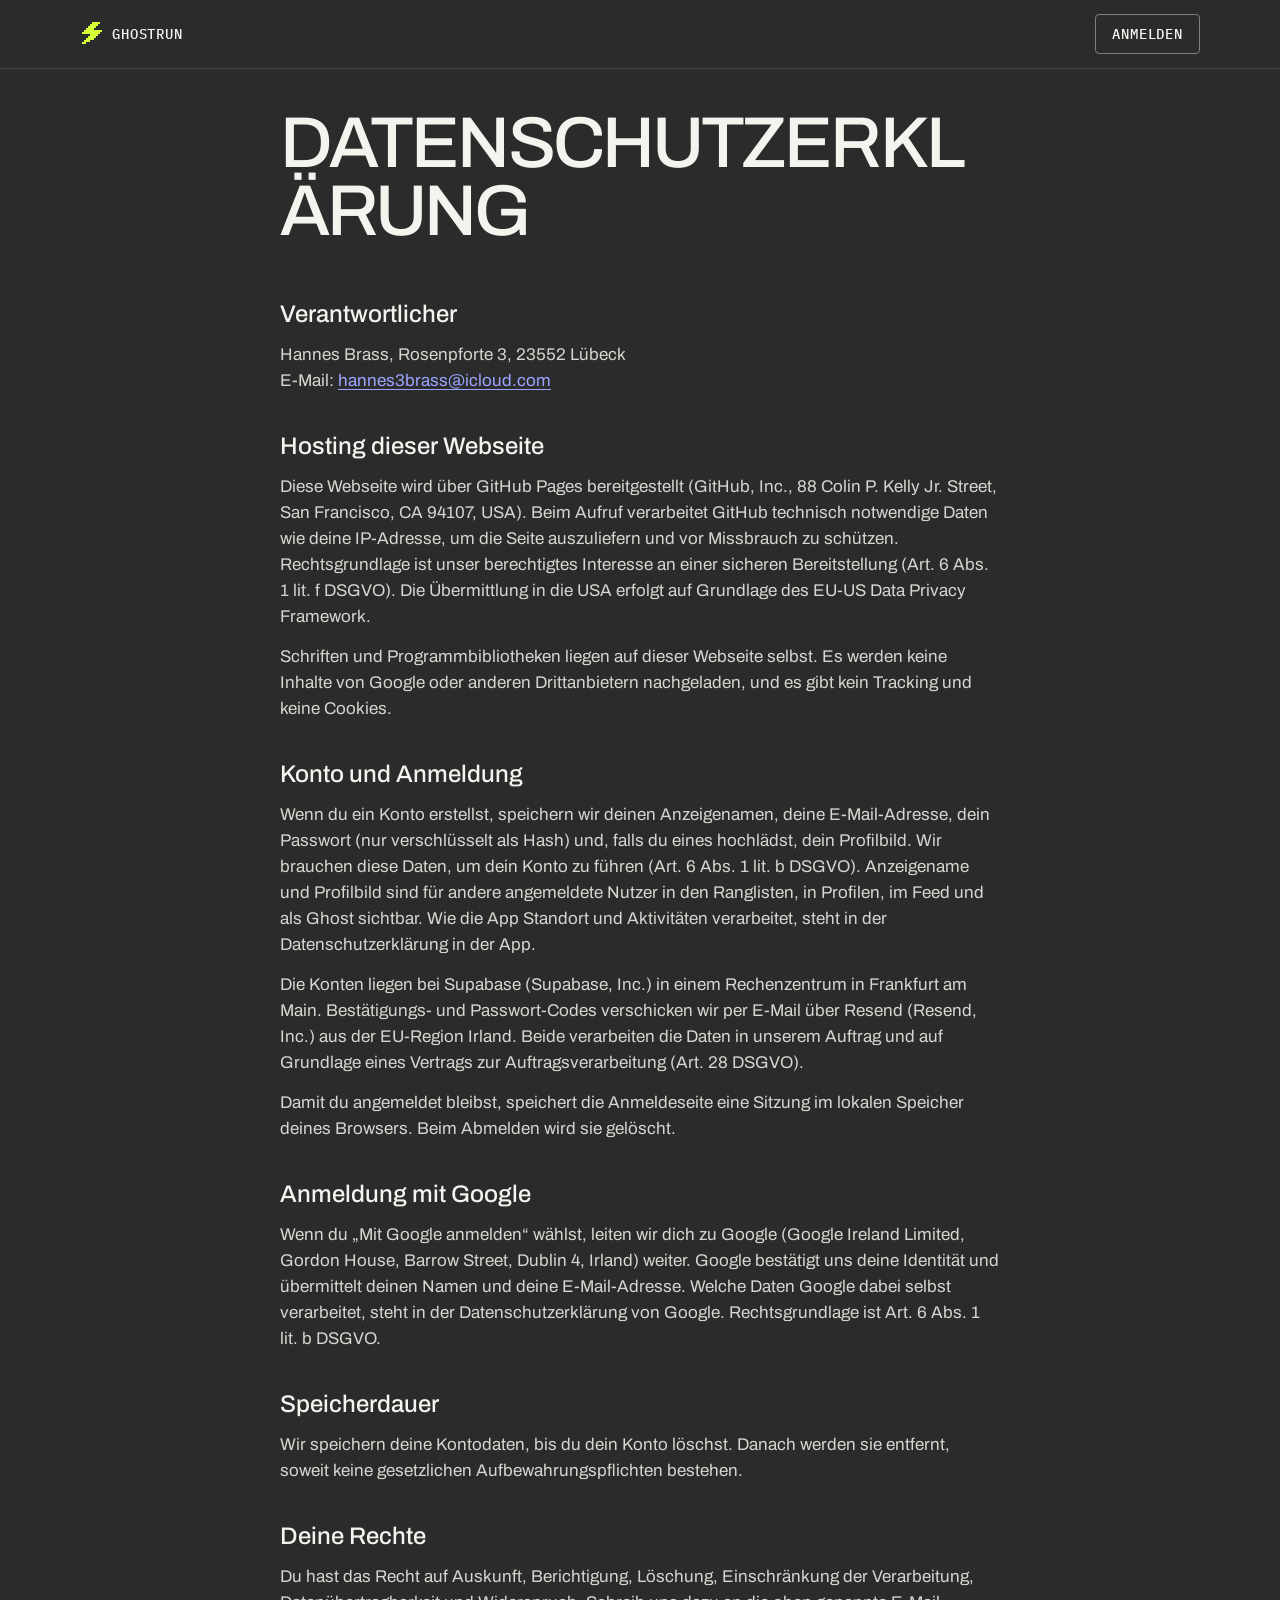
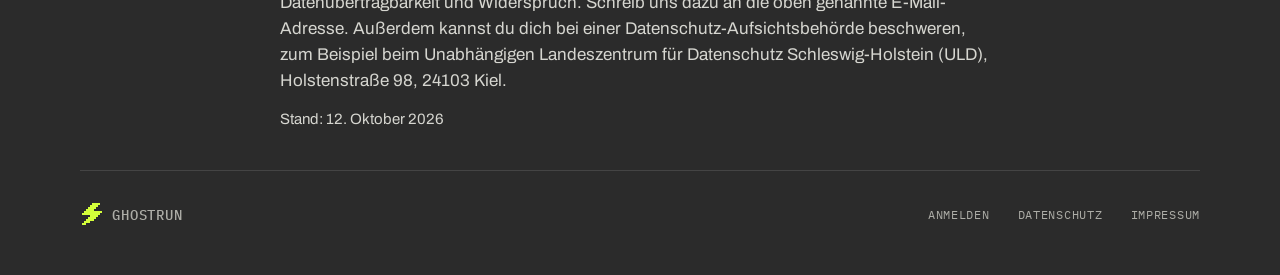
==== commit c96c61a4: "Social network: feed, likes, comments, search, profiles with history, settings - Tabs: Feed · Streck" ====
--- a/datenschutz/index.html
+++ b/datenschutz/index.html
@@ -5,7 +5,10 @@
   <meta name="viewport" content="width=device-width, initial-scale=1">
   <title>Ghostrun Datenschutz</title>
   <meta name="theme-color" content="#2b2b2b">
-  <link rel="icon" href="/assets/icon.png">
+  <link rel="icon" type="image/png" sizes="32x32" href="/assets/favicon-32.png">
+  <link rel="icon" type="image/png" sizes="48x48" href="/assets/favicon-48.png">
+  <link rel="icon" type="image/png" sizes="192x192" href="/assets/favicon-192.png">
+  <link rel="apple-touch-icon" href="/assets/apple-touch-icon.png">
   <link rel="stylesheet" href="/assets/style.css">
 </head>
 <body>
@@ -29,7 +32,7 @@
       <p>Schriften und Programmbibliotheken liegen auf dieser Webseite selbst. Es werden keine Inhalte von Google oder anderen Drittanbietern nachgeladen, und es gibt kein Tracking und keine Cookies.</p>
 
       <h2>Konto und Anmeldung</h2>
-      <p>Wenn du ein Konto erstellst, speichern wir deinen Anzeigenamen, deine E-Mail-Adresse, dein Passwort (nur verschlüsselt als Hash) und, falls du eines hochlädst, dein Profilbild. Wir brauchen diese Daten, um dein Konto zu führen (Art. 6 Abs. 1 lit. b DSGVO). Anzeigename und Profilbild sind für andere angemeldete Nutzer in den Ranglisten und als Ghost sichtbar. Wie die App Standort und Aktivitäten verarbeitet, steht in der Datenschutzerklärung in der App.</p>
+      <p>Wenn du ein Konto erstellst, speichern wir deinen Anzeigenamen, deine E-Mail-Adresse, dein Passwort (nur verschlüsselt als Hash) und, falls du eines hochlädst, dein Profilbild. Wir brauchen diese Daten, um dein Konto zu führen (Art. 6 Abs. 1 lit. b DSGVO). Anzeigename und Profilbild sind für andere angemeldete Nutzer in den Ranglisten, in Profilen, im Feed und als Ghost sichtbar. Wie die App Standort und Aktivitäten verarbeitet, steht in der Datenschutzerklärung in der App.</p>
       <p>Die Konten liegen bei Supabase (Supabase, Inc.) in einem Rechenzentrum in Frankfurt am Main. Bestätigungs- und Passwort-Codes verschicken wir per E-Mail über Resend (Resend, Inc.) aus der EU-Region Irland. Beide verarbeiten die Daten in unserem Auftrag und auf Grundlage eines Vertrags zur Auftragsverarbeitung (Art. 28 DSGVO).</p>
       <p>Damit du angemeldet bleibst, speichert die Anmeldeseite eine Sitzung im lokalen Speicher deines Browsers. Beim Abmelden wird sie gelöscht.</p>
 
--- a/assets/style.css
+++ b/assets/style.css
@@ -105,8 +105,8 @@
 /* ---------- Landing ---------- */
 .page { max-width: 1120px; margin: 0 auto; }
 .hero { display: grid; grid-template-columns: 1.15fr .85fr; gap: 56px; align-items: center; padding: 64px 0 96px; }
-.swarm { display: flex; gap: 8px; color: var(--lime); margin-bottom: 24px; }
-.swarm .gap { width: 24px; }
+.ghost-mark { display: block; width: 112px; height: auto; fill: var(--lime); shape-rendering: crispEdges; margin-bottom: 32px; }
+@media (max-width: 640px) { .ghost-mark { width: 84px; } }
 .hero h1 { font: 500 clamp(56px, 9vw, 112px)/.92 var(--sans); letter-spacing: -.045em; text-transform: uppercase; }
 .hero .lead { margin-top: 24px; max-width: 40ch; }
 .hero .ctas { display: flex; flex-wrap: wrap; gap: 16px; margin-top: 32px; }
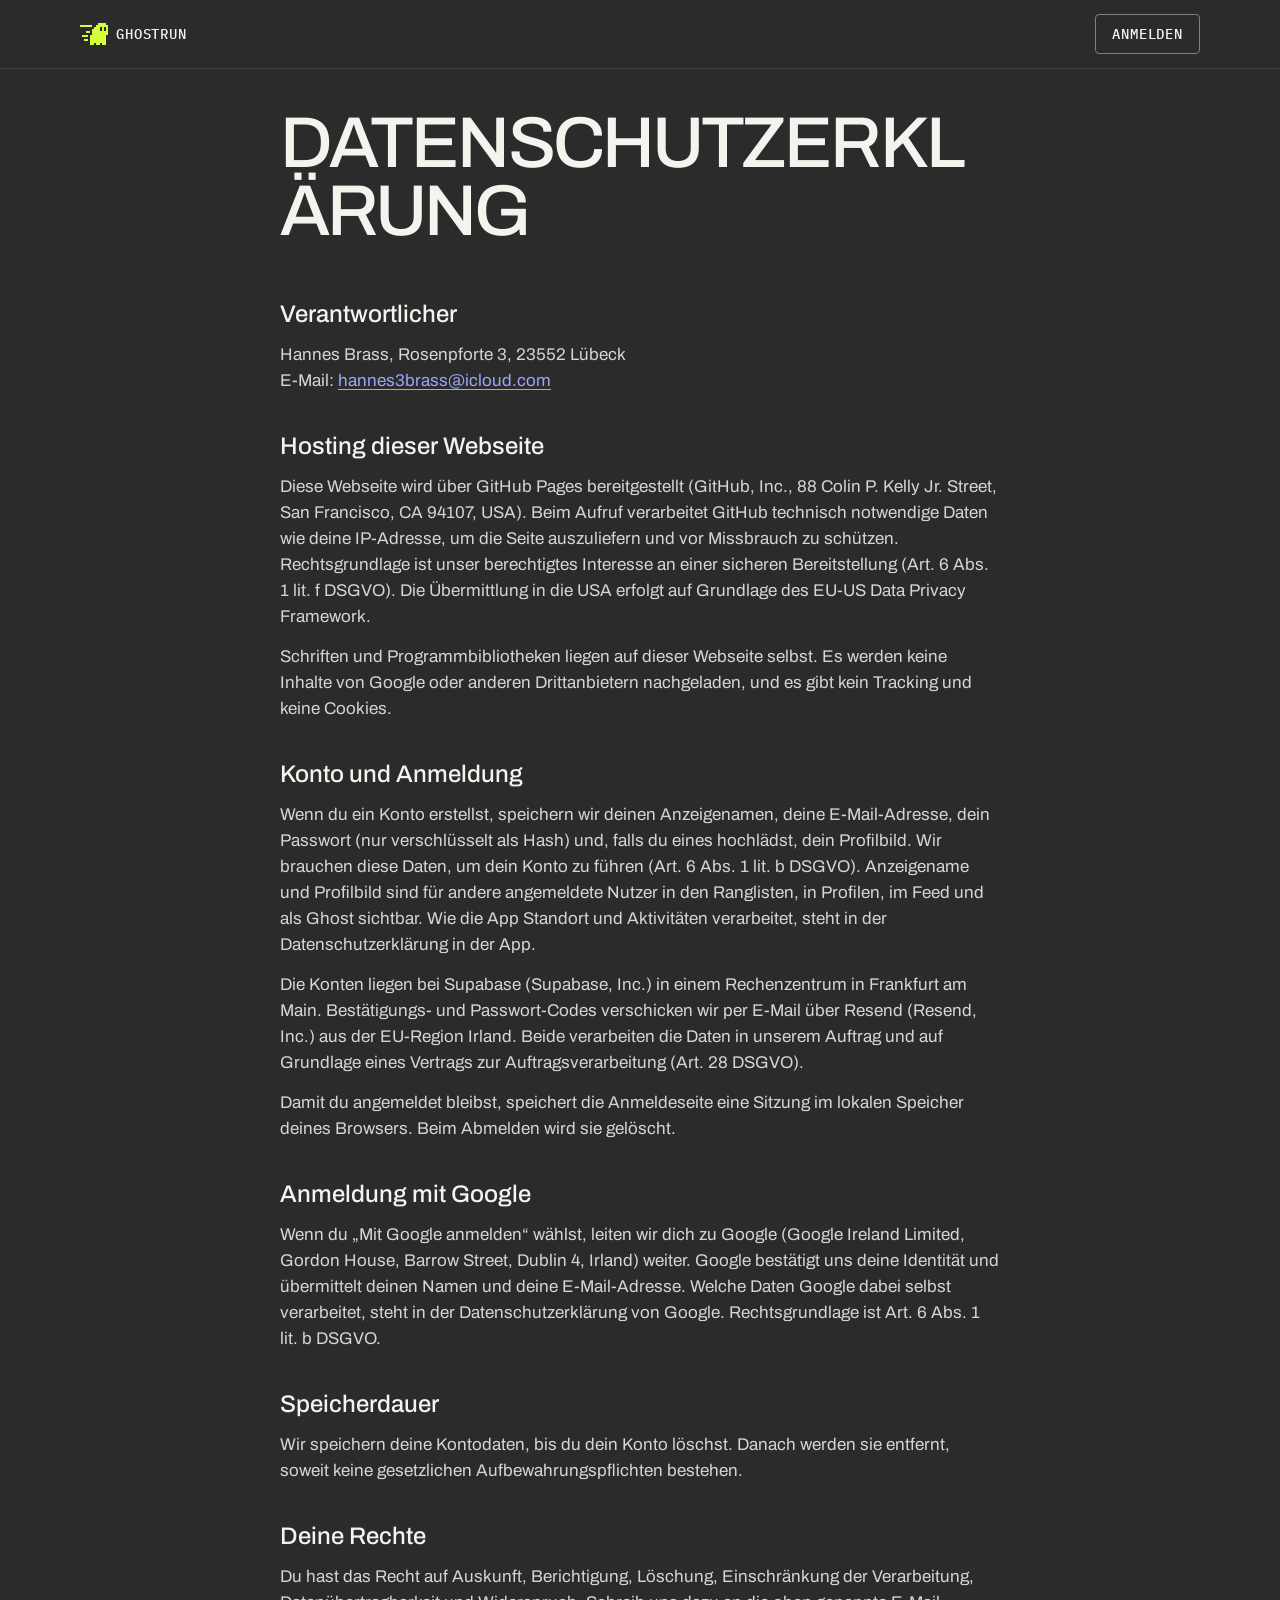
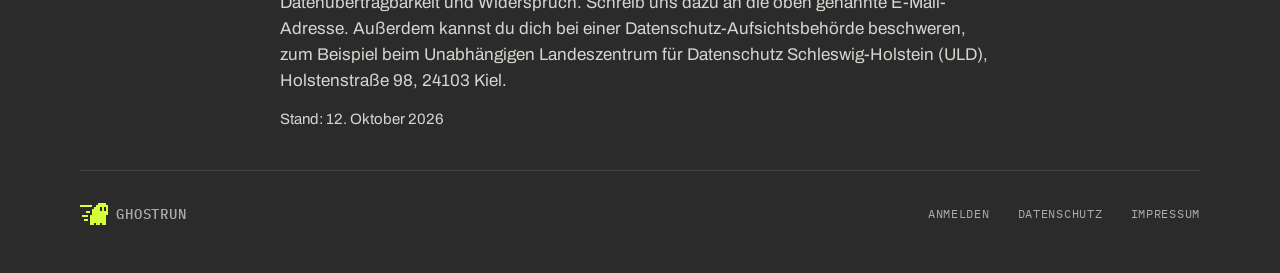
==== commit 48847f42: "Website: the ghost from the app icon instead of the bolt in header and footer Co-Authored-By: Claude" ====
--- a/datenschutz/index.html
+++ b/datenschutz/index.html
@@ -14,7 +14,7 @@
 <body>
   <header class="site-header">
     <div class="in">
-      <a class="brand" href="/"><svg class="px" viewBox="0 0 12 12" aria-hidden="true"><path d="M6 0h4v1h-4zM5 1h4v1h-4zM4 2h4v1h-4zM3 3h4v1h-4zM2 4h9v1h-9zM1 5h9v1h-9zM5 6h4v1h-4zM4 7h4v1h-4zM3 8h4v1h-4zM2 9h3v1h-3zM1 10h2v1h-2z"/></svg><span>GHOSTRUN</span></a>
+      <a class="brand" href="/"><svg class="px ghost-logo" viewBox="3 5 14 11" aria-hidden="true"><path d="M12 5h4v1h-4zM3 6h6v1h-6zM11 6h6v1h-6zM10 7h3v1h-3zM14 7h1v1h-1zM16 7h1v1h-1zM9 8h4v1h-4zM14 8h1v1h-1zM16 8h1v1h-1zM6 9h2v1h-2zM9 9h8v1h-8zM9 10h8v1h-8zM4 11h3v1h-3zM8 11h8v1h-8zM8 12h8v1h-8zM5 13h2v1h-2zM8 13h8v1h-8zM8 14h8v1h-8zM8 15h2v1h-2zM11 15h2v1h-2zM14 15h2v1h-2z"/></svg><span>GHOSTRUN</span></a>
       <nav class="nav" aria-label="Hauptnavigation"><a class="btn secondary" href="/login/">Anmelden</a></nav>
     </div>
   </header>
@@ -48,7 +48,7 @@
       <p class="small muted">Stand: 12. Oktober 2026</p>
     </main>
   <footer class="site-footer">
-    <a class="brand" href="/"><svg class="px" viewBox="0 0 12 12" aria-hidden="true"><path d="M6 0h4v1h-4zM5 1h4v1h-4zM4 2h4v1h-4zM3 3h4v1h-4zM2 4h9v1h-9zM1 5h9v1h-9zM5 6h4v1h-4zM4 7h4v1h-4zM3 8h4v1h-4zM2 9h3v1h-3zM1 10h2v1h-2z"/></svg><span>GHOSTRUN</span></a>
+    <a class="brand" href="/"><svg class="px ghost-logo" viewBox="3 5 14 11" aria-hidden="true"><path d="M12 5h4v1h-4zM3 6h6v1h-6zM11 6h6v1h-6zM10 7h3v1h-3zM14 7h1v1h-1zM16 7h1v1h-1zM9 8h4v1h-4zM14 8h1v1h-1zM16 8h1v1h-1zM6 9h2v1h-2zM9 9h8v1h-8zM9 10h8v1h-8zM4 11h3v1h-3zM8 11h8v1h-8zM8 12h8v1h-8zM5 13h2v1h-2zM8 13h8v1h-8zM8 14h8v1h-8zM8 15h2v1h-2zM11 15h2v1h-2zM14 15h2v1h-2z"/></svg><span>GHOSTRUN</span></a>
     <a href="/login/">Anmelden</a>
     <a href="/datenschutz/">Datenschutz</a>
     <a href="/impressum/">Impressum</a>
--- a/assets/style.css
+++ b/assets/style.css
@@ -7,6 +7,9 @@
 @font-face { font-family: "Archivo"; src: url("/assets/fonts/Archivo_800ExtraBold_Italic.ttf") format("truetype"); font-weight: 800; font-style: italic; font-display: swap; }
 @font-face { font-family: "IBM Plex Mono"; src: url("/assets/fonts/IBMPlexMono_400Regular.ttf") format("truetype"); font-weight: 400; font-display: swap; }
 @font-face { font-family: "IBM Plex Mono"; src: url("/assets/fonts/IBMPlexMono_500Medium.ttf") format("truetype"); font-weight: 500; font-display: swap; }
+@font-face { font-family: "Handjet"; src: url("/assets/fonts/Handjet_500Medium.ttf") format("truetype"); font-weight: 500; font-display: swap; }
+@font-face { font-family: "Handjet"; src: url("/assets/fonts/Handjet_600SemiBold.ttf") format("truetype"); font-weight: 600; font-display: swap; }
+@font-face { font-family: "Handjet"; src: url("/assets/fonts/Handjet_700Bold.ttf") format("truetype"); font-weight: 700; font-display: swap; }
 @font-face { font-family: "Silkscreen"; src: url("/assets/fonts/Silkscreen_400Regular.ttf") format("truetype"); font-weight: 400; font-display: swap; }
 
 :root {
@@ -29,6 +32,7 @@
   --sans: "Archivo", "Helvetica Neue", Arial, sans-serif;
   --mono: "IBM Plex Mono", ui-monospace, Menlo, monospace;
   --pixel: "Silkscreen", "IBM Plex Mono", monospace;
+  --digits: "Handjet", "IBM Plex Mono", monospace;
   --steps: steps(3);
   color-scheme: dark;
 }
@@ -40,7 +44,7 @@
 a { color: inherit; text-underline-offset: 3px; }
 h1, h2, h3, p { margin: 0; }
 h1, h2 { text-wrap: balance; }
-.num { font-family: var(--pixel); }
+.num, .digits { font-family: var(--digits); }
 .label { font: 400 12px/16px var(--mono); letter-spacing: .06em; text-transform: uppercase; color: var(--ink-muted); }
 .meta { font: 400 16px/24px var(--mono); letter-spacing: .06em; text-transform: uppercase; color: var(--ink-muted); }
 .muted { color: var(--ink-muted); }
@@ -60,6 +64,8 @@
 .site-header .in { max-width: 1120px; margin: 0 auto; display: flex; align-items: center; gap: 24px; }
 .brand { display: inline-flex; align-items: center; gap: 8px; text-decoration: none; color: var(--ink); }
 .brand .px { color: var(--lime); }
+/* Your ghost from the app icon instead of the bolt (Hannes 14.10.), 14 x 11 pixels. */
+.brand .ghost-logo { width: 28px; height: 22px; }
 .brand span { font: 500 14px/18px var(--mono); letter-spacing: .06em; }
 .nav { margin-left: auto; display: flex; align-items: center; gap: 24px; font: 500 14px/18px var(--mono); letter-spacing: .06em; text-transform: uppercase; }
 .nav a { text-decoration: none; color: var(--ink-muted); }
@@ -102,110 +108,8 @@
 }
 .link:hover { color: var(--ink); }
 
-/* ---------- Landing ---------- */
+/* ---------- Page frame (login, account, legal) ---------- */
 .page { max-width: 1120px; margin: 0 auto; }
-.hero { display: grid; grid-template-columns: 1.15fr .85fr; gap: 56px; align-items: center; padding: 64px 0 96px; }
-.ghost-mark { display: block; width: 112px; height: auto; fill: var(--lime); shape-rendering: crispEdges; margin-bottom: 32px; }
-@media (max-width: 640px) { .ghost-mark { width: 84px; } }
-.hero h1 { font: 500 clamp(56px, 9vw, 112px)/.92 var(--sans); letter-spacing: -.045em; text-transform: uppercase; }
-.hero .lead { margin-top: 24px; max-width: 40ch; }
-.hero .ctas { display: flex; flex-wrap: wrap; gap: 16px; margin-top: 32px; }
-.hero .ctas .btn { width: auto; }
-.hero .soon { margin-top: 20px; }
-.hero-visual { display: flex; justify-content: center; position: relative; }
-@media (max-width: 880px) { .hero { grid-template-columns: 1fr; gap: 48px; padding-top: 40px; } }
-
-.section { padding: 48px 0 72px; }
-.section-head { display: flex; flex-direction: column; gap: 12px; max-width: 60ch; margin-bottom: 32px; }
-.section-head h2 { font: 500 clamp(40px, 6vw, 72px)/.95 var(--sans); letter-spacing: -.04em; text-transform: uppercase; }
-
-/* Sticker: stepped corners plus loose pixels */
-.sticker { position: relative; display: inline-block; isolation: isolate; vertical-align: top; margin-left: 12px; }
-.sticker b {
-  display: inline-block; padding: 4px 12px; background: var(--lime); color: var(--on-lime);
-  font: 500 16px/24px var(--mono); letter-spacing: .06em; text-transform: uppercase;
-  clip-path: polygon(0 4px, 4px 4px, 4px 0, calc(100% - 4px) 0, calc(100% - 4px) 4px, 100% 4px, 100% calc(100% - 4px), calc(100% - 4px) calc(100% - 4px), calc(100% - 4px) 100%, 4px 100%, 4px calc(100% - 4px), 0 calc(100% - 4px));
-}
-.sticker::before, .sticker::after { content: ""; position: absolute; z-index: -1; background: var(--lime); }
-.sticker::before { top: -8px; right: 12px; width: 8px; height: 8px; box-shadow: 8px 0 0 0 var(--lime), 16px 16px 0 0 var(--lime); }
-.sticker::after { bottom: -8px; left: 40%; width: 16px; height: 8px; }
-/* Narrow screens: the sticker wraps under the headline; keep its loose pixels off the letters. */
-@media (max-width: 640px) { .sticker { display: table; margin: 24px 0 8px; } }
-
-.steps { display: grid; grid-template-columns: repeat(3, 1fr); gap: 24px; }
-@media (max-width: 880px) { .steps { grid-template-columns: 1fr; } }
-.step { background: var(--raised); border-radius: 4px; overflow: hidden; display: flex; flex-direction: column; min-width: 0; }
-.step .visual { aspect-ratio: 4 / 3; background: var(--sunken); position: relative; overflow: hidden; }
-.step .visual svg.scene { position: absolute; inset: 0; width: 100%; height: 100%; }
-.step .text { padding: 20px 20px 24px; display: flex; flex-direction: column; gap: 8px; }
-.step .n { font: 400 16px/20px var(--pixel); color: var(--lime-ink); }
-.step h3 { font: 500 24px/28px var(--sans); letter-spacing: -.01em; }
-.step p { color: var(--ink-muted); font-size: 15px; line-height: 22px; }
-
-.board { position: absolute; inset: 16px; display: flex; flex-direction: column; justify-content: center; }
-.board .row { display: grid; grid-template-columns: 28px 1fr auto; align-items: center; gap: 12px; padding: 10px 8px; border: 1px solid transparent; border-bottom-color: var(--line); }
-.board .row.pick { border-color: var(--ghost); background: rgba(132, 148, 255, .12); }
-.board .rk { font: 400 16px/1 var(--pixel); color: var(--ink-muted); }
-.board .nm { font-size: 15px; font-weight: 600; }
-.board .tm { font: 400 20px/1 var(--pixel); }
-
-.gapcard { position: absolute; inset: 0; display: flex; flex-direction: column; justify-content: center; align-items: flex-start; padding: 0 24px; gap: 8px; }
-.gapcard .big { font: 400 72px/72px var(--pixel); color: var(--lime-ink); }
-.gapcard .big small { font-size: 40px; }
-.gapcard .word { display: inline-flex; align-items: center; gap: 4px; font: 500 14px/18px var(--mono); text-transform: uppercase; letter-spacing: .06em; color: var(--lime-ink); }
-.gapcard .sub { font: 400 12px/16px var(--mono); letter-spacing: .06em; text-transform: uppercase; color: var(--ink-muted); }
-
-.features { display: grid; grid-template-columns: repeat(2, 1fr); gap: 24px; }
-@media (max-width: 760px) { .features { grid-template-columns: 1fr; } }
-.feature { background: var(--raised); border-radius: 4px; padding: 24px; display: flex; flex-direction: column; gap: 12px; min-width: 0; }
-.feature > .px { color: var(--ink-muted); }
-.feature h3 { font: 500 24px/28px var(--sans); letter-spacing: -.01em; }
-.feature p { color: var(--ink-muted); font-size: 15px; line-height: 22px; }
-.feature .quote { margin-top: 4px; padding: 12px 16px; border-radius: 2px; background: var(--sunken); font-size: 15px; line-height: 22px; }
-.feature .split { display: flex; gap: 8px; margin-top: 4px; flex-wrap: wrap; }
-.feature .split span { font: 400 12px/16px var(--pixel); letter-spacing: .04em; text-transform: uppercase; height: 24px; display: inline-flex; align-items: center; padding: 0 8px; background: var(--sunken); box-shadow: inset 0 0 0 1px var(--line-strong); }
-
-.cta-band { margin: 24px 0 0; border-top: 1px solid var(--line); padding: 56px 0; display: flex; flex-wrap: wrap; gap: 32px; align-items: center; justify-content: space-between; }
-.cta-band h2 { font: 500 clamp(40px, 6vw, 72px)/.95 var(--sans); letter-spacing: -.04em; text-transform: uppercase; max-width: 14ch; }
-.cta-band .sprint { display: block; font: italic 800 32px/32px var(--sans); letter-spacing: -.02em; text-transform: uppercase; color: var(--lime-ink); margin-bottom: 12px; }
-.cta-band .btn { width: auto; }
-
-/* ---------- Phone mockup: the race screen as in the app ---------- */
-.phone {
-  width: 100%; max-width: 330px; aspect-ratio: 330 / 690; background: var(--ground); border-radius: 40px;
-  border: 8px solid var(--sunken); box-shadow: 0 0 0 1px var(--line), 12px 12px 0 0 var(--lime);
-  overflow: hidden; display: flex; flex-direction: column;
-}
-.phone .status { height: 36px; flex: none; display: flex; align-items: center; justify-content: space-between; padding: 0 24px; font: 500 12px/1 var(--mono); }
-.phone .bar { flex: none; padding: 4px 16px 10px; font: 500 12px/16px var(--mono); letter-spacing: .06em; text-transform: uppercase; border-bottom: 1px solid var(--line); }
-.phone .map { position: relative; flex: 1 1 auto; min-height: 0; background: var(--sunken); }
-.phone .map svg { position: absolute; inset: 0; width: 100%; height: 100%; }
-.phone .seg { position: absolute; right: 12px; top: 12px; display: inline-flex; background: var(--sunken); border-radius: 4px; padding: 3px; gap: 3px; border: 1px solid var(--line); }
-.phone .seg span { font: 500 11px/1 var(--mono); letter-spacing: .06em; padding: 7px 10px; border-radius: 2px; color: var(--ink-muted); }
-.phone .seg span.on { background: var(--ink); color: var(--ground); }
-.phone .sheet { flex: none; padding: 16px 16px 20px; display: flex; flex-direction: column; gap: 10px; border-top: 1px solid var(--line); }
-.phone .gap-row { display: flex; align-items: flex-end; justify-content: space-between; }
-.phone .gap { font: 400 60px/60px var(--pixel); color: var(--lime-ink); }
-.phone .gap small { font-size: 32px; }
-.phone .gap-txt { display: flex; flex-direction: column; align-items: flex-end; gap: 4px; padding-bottom: 6px; }
-.phone .gap-txt b { display: inline-flex; align-items: center; gap: 4px; font: 500 12px/16px var(--mono); text-transform: uppercase; letter-spacing: .06em; color: var(--lime-ink); }
-.phone .gap-txt span { font: 400 14px/1 var(--pixel); color: var(--ink-muted); }
-.prog { display: flex; flex-direction: column; gap: 4px; }
-.prog .lbl { font: 400 10px/12px var(--mono); letter-spacing: .06em; text-transform: uppercase; color: var(--ink-muted); }
-.prog .segs { display: grid; grid-template-columns: repeat(24, 1fr); gap: 2px; }
-.prog .segs i { height: 8px; background: var(--sunken); }
-.prog .segs i.on { background: var(--lime); }
-.prog.ghost .segs i.on { background: var(--periwinkle); }
-.phone .stats { display: grid; grid-template-columns: repeat(3, 1fr); gap: 6px; margin-top: 2px; }
-.phone .stats div { display: flex; flex-direction: column; gap: 4px; }
-.phone .stats .label { font-size: 10px; line-height: 12px; }
-.phone .stats .v { font: 400 20px/24px var(--pixel); }
-
-@keyframes ring { 0% { r: 24; opacity: .7; } 66%, 100% { r: 44; opacity: 0; } }
-.pulse { animation: ring 1.6s steps(4) infinite; }
-@keyframes glide { from { transform: translate(0, 0); } to { transform: translate(8px, -6px); } }
-.ghost-dot { animation: glide 2.4s steps(6) infinite alternate; }
-@media (prefers-reduced-motion: reduce) { .pulse, .ghost-dot { animation: none; } html { scroll-behavior: auto; } .btn { transition: none; } }
 
 /* ---------- Auth pages (like the app's auth screens) ---------- */
 .auth { max-width: 440px; margin: 0 auto; padding: 40px 0 32px; display: flex; flex-direction: column; gap: 28px; }
@@ -254,7 +158,7 @@
 .account-head #email { font: 400 16px/24px var(--mono); letter-spacing: .06em; }
 .stats { display: grid; grid-template-columns: repeat(4, 1fr); gap: 16px; }
 .stat { background: var(--raised); border-radius: 4px; padding: 16px; display: flex; flex-direction: column; gap: 8px; min-width: 0; }
-.stat .value { font: 400 40px/44px var(--pixel); }
+.stat .value { font: 500 48px/48px var(--digits); }
 .stat .value small { font: 500 14px/18px var(--mono); letter-spacing: .06em; text-transform: uppercase; color: var(--ink-muted); margin-left: 6px; }
 .columns { display: grid; grid-template-columns: 1.4fr 1fr; gap: 24px; align-items: start; }
 .panel { background: var(--raised); border-radius: 4px; padding: 24px; display: flex; flex-direction: column; gap: 12px; min-width: 0; }
